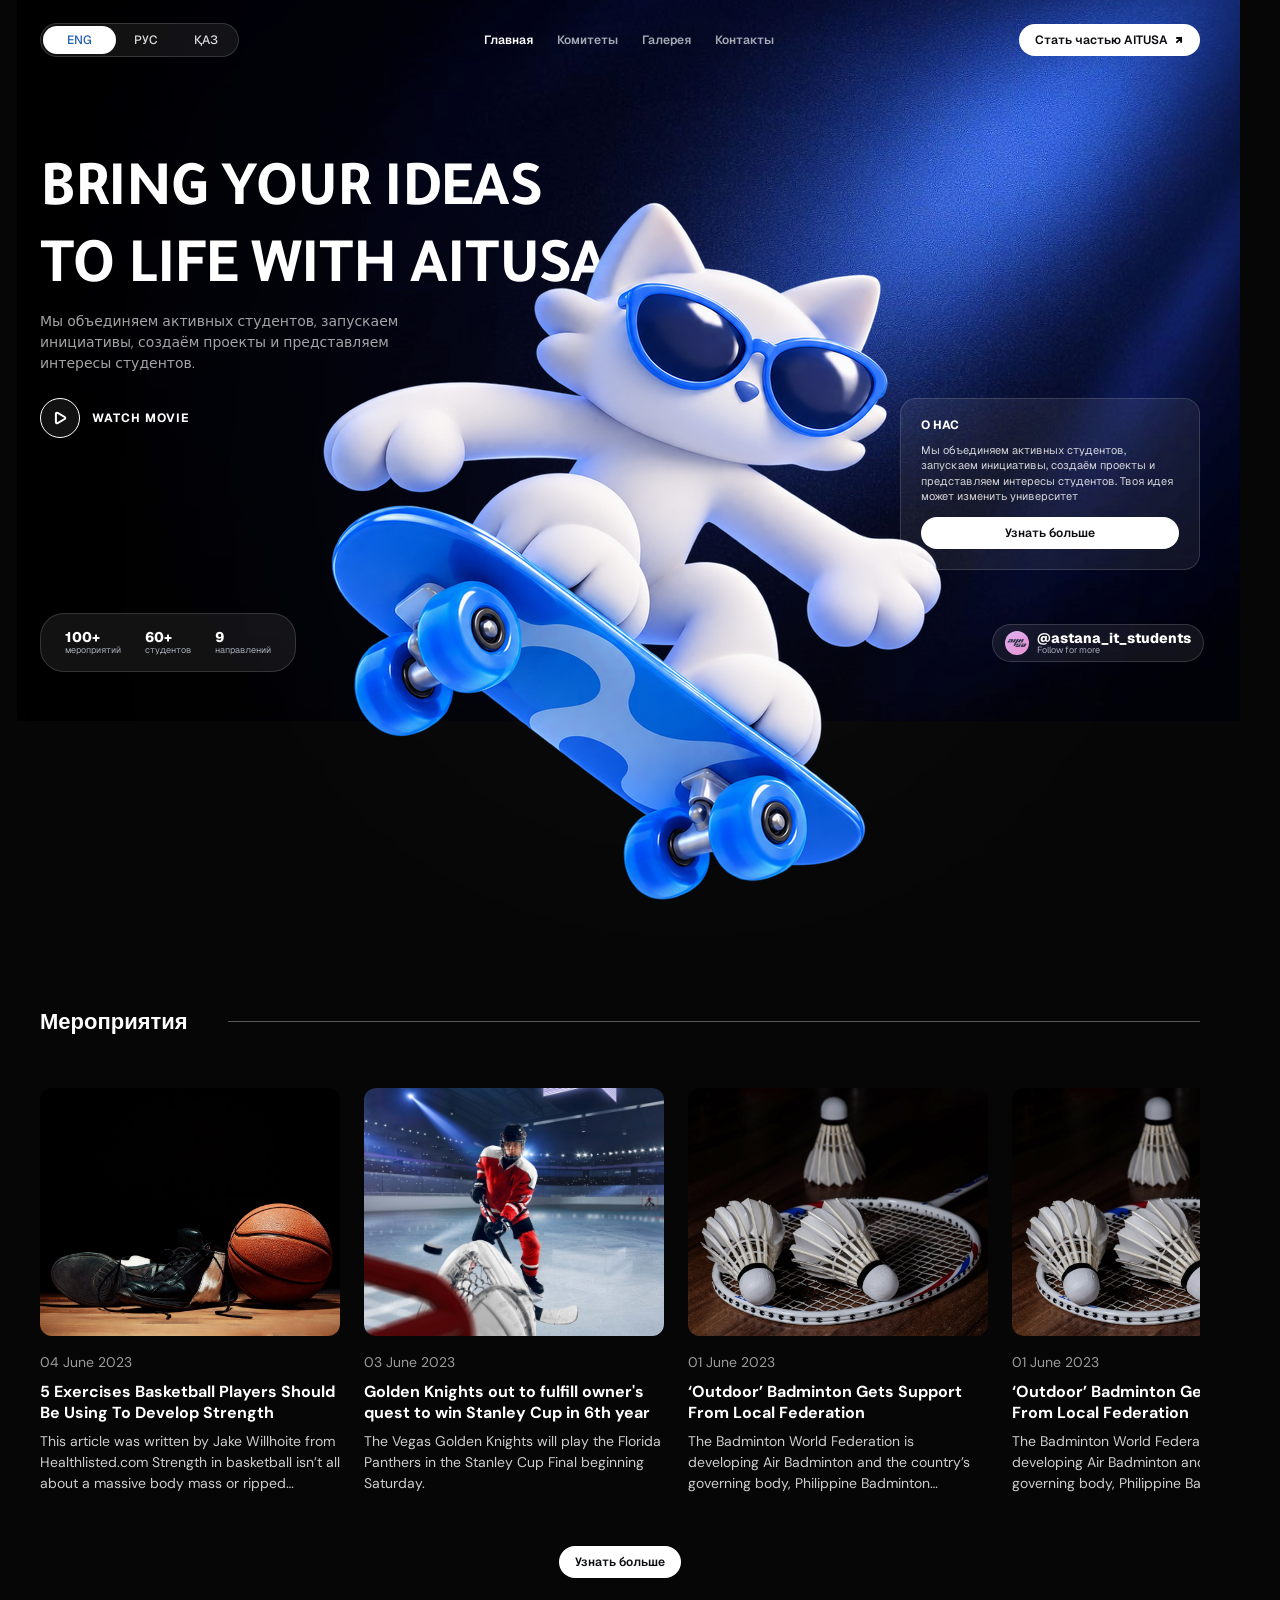
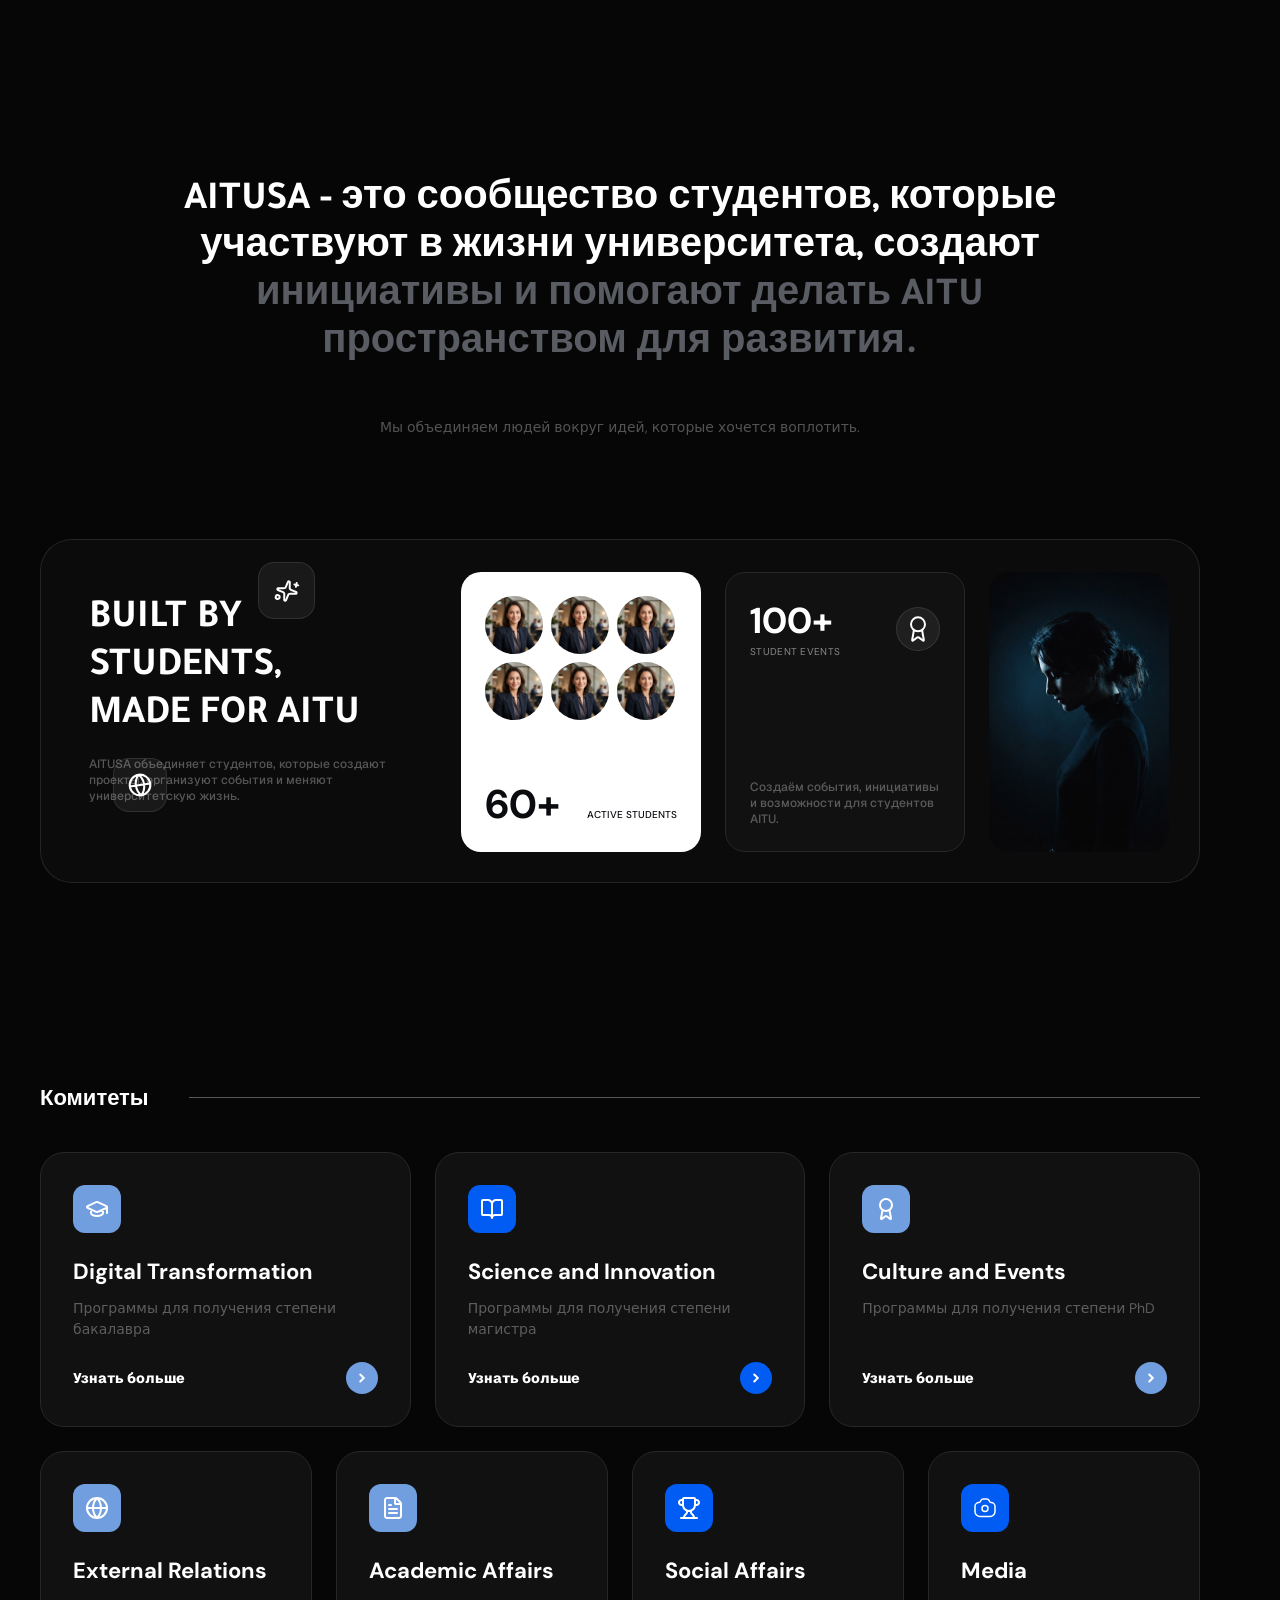
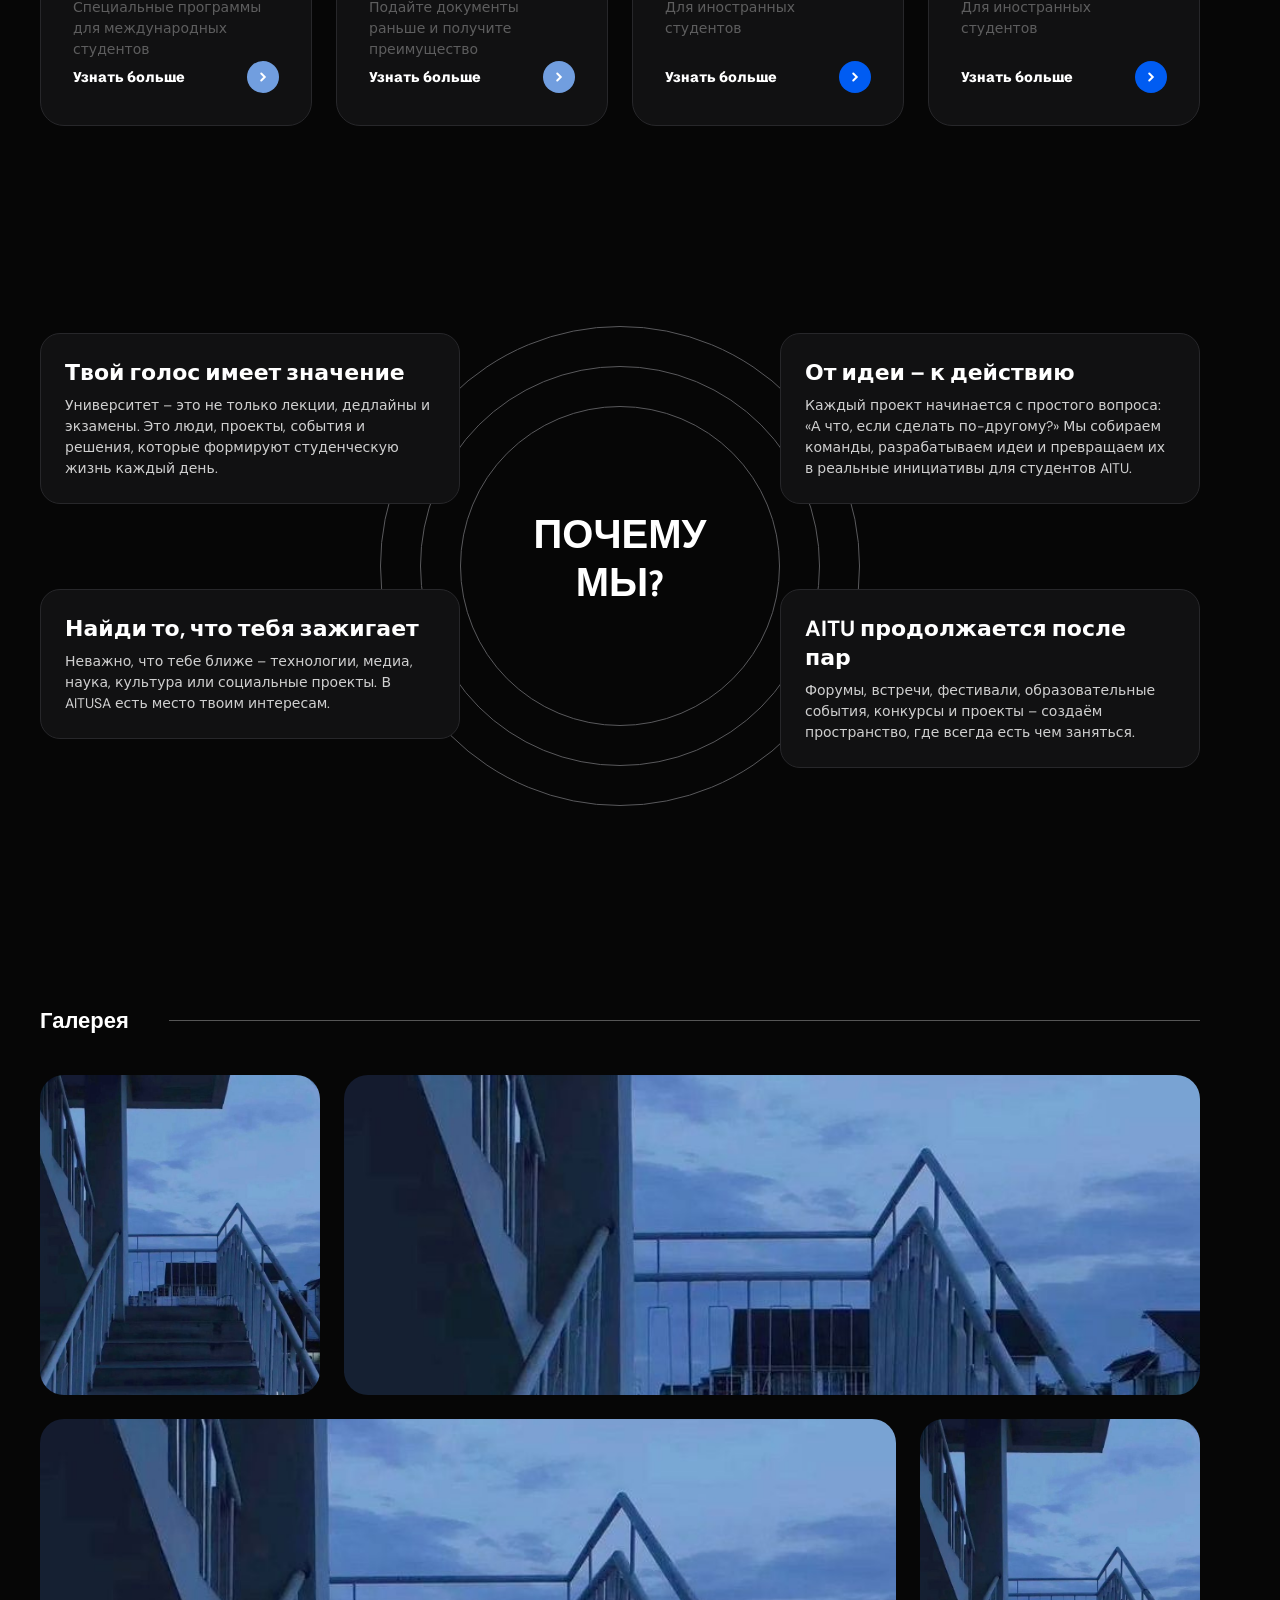
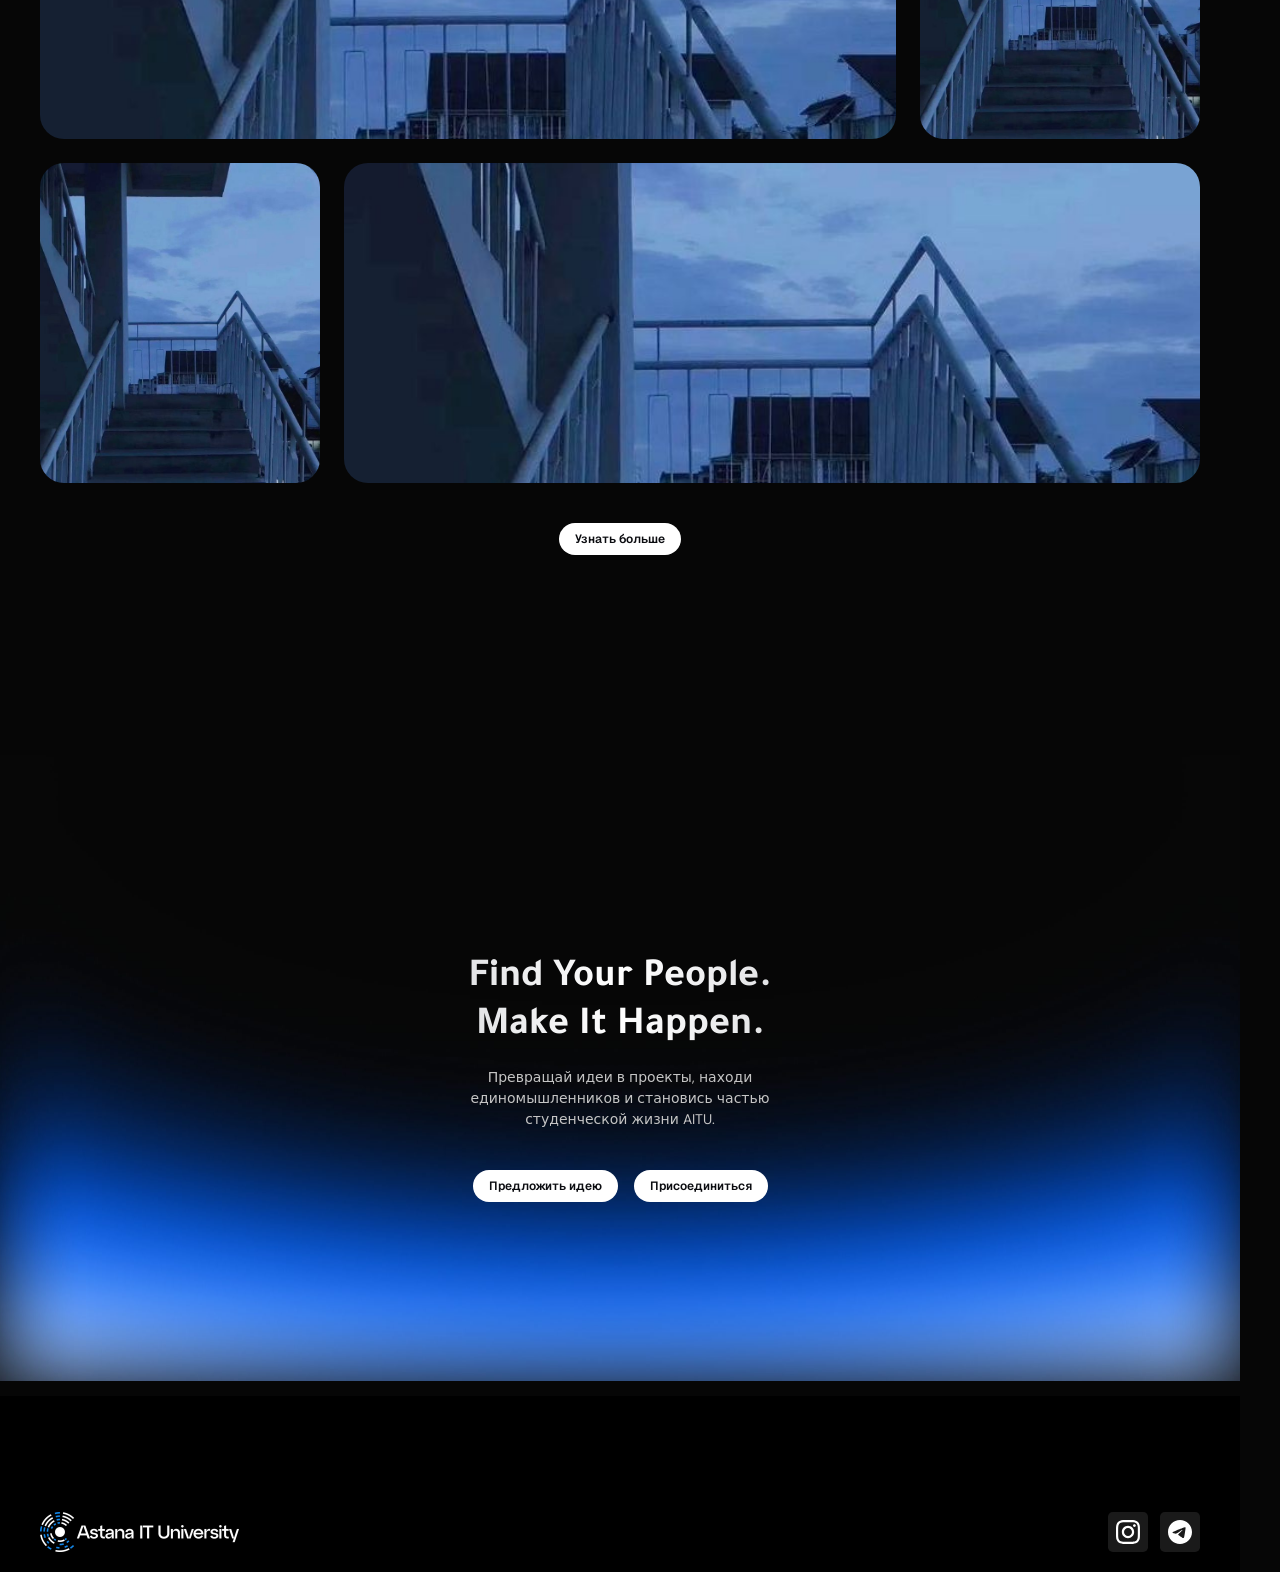
==== index.html @ 29616104 "Revert "Point Контакты nav link to Telegram" This reverts commit 77c4627c0dfffaf804b4581aea89e453491" ====
<!doctype html>
<html lang="ru">
<head>
<meta charset="utf-8">
<meta name="viewport" content="width=device-width, initial-scale=1">
<title>AITUSA — Bring your ideas to life</title>
<link rel="stylesheet" href="style.css?v=2">
</head>
<body>
<div class="page">

  <header class="nav">
    <nav class="lang glass"><a class="on" href="#">ENG</a><a href="#">РУС</a><a href="#">ҚАЗ</a></nav>
    <ul>
      <li class="active"><a href="index.html">Главная</a></li>
      <li><a href="#committees">Комитеты</a>
        <div class="dropdown">
          <a href="committee.html"><i class="ic"><img src="assets/icon-cap.svg" alt=""></i><div><b>Digital Transformation</b><span>Программы для получения степени бакалавра</span></div></a>
          <a href="committee.html"><i class="ic"><img src="assets/icon-book.svg" alt=""></i><div><b>Science and Innovation</b><span>Программы для получения степени бакалавра</span></div></a>
          <a href="committee.html"><i class="ic"><img src="assets/icon-award.svg" alt=""></i><div><b>Culture and Events</b><span>Программы для получения степени бакалавра</span></div></a>
          <a href="committee.html"><i class="ic"><img src="assets/icon-globe2.svg" alt=""></i><div><b>External Relations</b><span>Программы для получения степени бакалавра</span></div></a>
          <a href="committee.html"><i class="ic"><img src="assets/icon-file.svg" alt=""></i><div><b>Academic Affairs</b><span>Программы для получения степени бакалавра</span></div></a>
          <a href="committee.html"><i class="ic"><img src="assets/icon-trophy.svg" alt=""></i><div><b>Social Affairs</b><span>Программы для получения степени бакалавра</span></div></a>
          <a href="committee.html"><i class="ic"><img src="assets/icon-camera.svg" alt=""></i><div><b>Media</b><span>Программы для получения степени бакалавра</span></div></a>
        </div>
      </li>
      <li><a href="gallery.html">Галерея</a></li>
      <li><a href="#contacts">Контакты</a></li>
    </ul>
    <a class="pill" href="#">Стать частью AITUSA <img src="assets/arrow-up-right.svg" alt=""></a>
  </header>

  <section class="hero">
    <img class="bg" src="assets/hero-bg.jpg" alt="">
    <div class="pitch">
      <h1>Bring your ideas to life with aitusa</h1>
      <p>Мы объединяем активных студентов, запускаем инициативы, создаём проекты и представляем интересы студентов.</p>
      <a class="watch" href="#"><i><img src="assets/play.svg" alt=""></i>Watch movie</a>
    </div>
    <div class="glow"></div>
    <img class="cat" src="assets/cat.png" alt="">
    <div class="about glass">
      <h3>О нас</h3>
      <p>Мы объединяем активных студентов, запускаем инициативы, создаём проекты и представляем интересы студентов. Твоя идея может изменить университет</p>
      <a class="pill" href="#">Узнать больше</a>
    </div>
    <div class="stats glass">
      <div><b>100+</b><span>мероприятий</span></div>
      <div><b>60+</b><span>студентов</span></div>
      <div><b>9</b><span>направлений</span></div>
    </div>
    <a class="follow glass" href="https://instagram.com/astana_it_students" target="_blank" rel="noopener">
      <img src="assets/avatar-insta.png" alt="">
      <div><b>@astana_it_students</b><span>Follow for more</span></div>
    </a>
  </section>

  <section class="events" id="events">
    <div class="sec-head"><h2>Мероприятия</h2></div>
    <div class="row">
      <article class="event">
        <img src="assets/event-basketball.jpg" alt="">
        <time>04 June 2023</time>
        <h3>5 Exercises Basketball Players Should Be Using To Develop Strength</h3>
        <p>This article was written by Jake Willhoite from Healthlisted.com Strength in basketball isn’t all about a massive body mass or ripped muscles.</p>
      </article>
      <article class="event">
        <img src="assets/event-hockey.jpg" alt="">
        <time>03 June 2023</time>
        <h3>Golden Knights out to fulfill owner's quest to win Stanley Cup in 6th year</h3>
        <p>The Vegas Golden Knights will play the Florida Panthers in the Stanley Cup Final beginning Saturday.</p>
      </article>
      <article class="event">
        <img src="assets/event-badminton.jpg" alt="">
        <time>01 June 2023</time>
        <h3>‘Outdoor’ Badminton Gets Support From Local Federation</h3>
        <p>The Badminton World Federation is developing Air Badminton and the country’s governing body, Philippine Badminton Association.</p>
      </article>
      <article class="event">
        <img src="assets/event-badminton.jpg" alt="">
        <time>01 June 2023</time>
        <h3>‘Outdoor’ Badminton Gets Support From Local Federation</h3>
        <p>The Badminton World Federation is developing Air Badminton and the country’s governing body, Philippine Badminton Association.</p>
      </article>
    </div>
    <div class="center"><a class="pill" href="events.html">Узнать больше</a></div>
  </section>

  <section class="manifesto">
    <h2 class="display">AITUSA - это сообщество студентов, которые участвуют в жизни университета, создают <span>инициативы и помогают делать AITU пространством для развития.</span></h2>
    <p>Мы объединяем людей вокруг идей, которые хочется воплотить.</p>
  </section>

  <section class="bento">
    <div class="b-built">
      <h3 class="display">Built by<br>Students,<br>Made for AITU</h3>
      <p>AITUSA объединяет студентов, которые создают проекты, организуют события и меняют университетскую жизнь.</p>
      <i class="g1 glass"><img src="assets/sparkles.svg" alt=""></i>
      <i class="g2 glass"><img src="assets/globe-big.svg" alt=""></i>
    </div>
    <div class="b-team">
      <div class="avatars">
        <img src="assets/avatar.jpg" alt=""><img src="assets/avatar.jpg" alt=""><img src="assets/avatar.jpg" alt="">
        <img src="assets/avatar.jpg" alt=""><img src="assets/avatar.jpg" alt=""><img src="assets/avatar.jpg" alt="">
      </div>
      <div class="stat"><b>60+</b><span>ACTIVE STUDENTS</span></div>
    </div>
    <div class="b-events">
      <div class="top">
        <div><b>100+</b><small>STUDENT EVENTS</small></div>
        <i class="shield glass"><img src="assets/award-shield.svg" alt=""></i>
      </div>
      <p>Создаём события, инициативы и возможности для студентов AITU.</p>
    </div>
    <img class="b-portrait" src="assets/portrait.jpg" alt="">
  </section>

  <section class="committees" id="committees">
    <div class="sec-head"><h2>Комитеты</h2></div>
    <div class="grid">
      <div class="row">
        <div class="card"><i class="ic"><img src="assets/icon-cap.svg" alt=""></i><h3>Digital Transformation</h3><p>Программы для получения степени бакалавра</p><a href="committee.html">Узнать больше <i><img src="assets/icon-chevron.svg" alt=""></i></a></div>
        <div class="card bright"><i class="ic"><img src="assets/icon-book.svg" alt=""></i><h3>Science and Innovation</h3><p>Программы для получения степени магистра</p><a href="committee.html">Узнать больше <i><img src="assets/icon-chevron.svg" alt=""></i></a></div>
        <div class="card"><i class="ic"><img src="assets/icon-award.svg" alt=""></i><h3>Culture and Events</h3><p>Программы для получения степени PhD</p><a href="committee.html">Узнать больше <i><img src="assets/icon-chevron.svg" alt=""></i></a></div>
      </div>
      <div class="row">
        <div class="card"><i class="ic"><img src="assets/icon-globe2.svg" alt=""></i><h3>External Relations</h3><p>Специальные программы для международных студентов</p><a href="committee.html">Узнать больше <i><img src="assets/icon-chevron.svg" alt=""></i></a></div>
        <div class="card"><i class="ic"><img src="assets/icon-file.svg" alt=""></i><h3>Academic Affairs</h3><p>Подайте документы раньше и получите преимущество</p><a href="committee.html">Узнать больше <i><img src="assets/icon-chevron.svg" alt=""></i></a></div>
        <div class="card bright"><i class="ic"><img src="assets/icon-trophy.svg" alt=""></i><h3>Social Affairs</h3><p>Для иностранных студентов</p><a href="committee.html">Узнать больше <i><img src="assets/icon-chevron.svg" alt=""></i></a></div>
        <div class="card bright"><i class="ic"><img src="assets/icon-camera.svg" alt=""></i><h3>Media</h3><p>Для иностранных студентов</p><a href="committee.html">Узнать больше <i><img src="assets/icon-chevron.svg" alt=""></i></a></div>
      </div>
    </div>
  </section>

  <section class="why">
    <div class="ring" style="width:480px;height:480px"></div>
    <div class="ring" style="width:400px;height:400px"></div>
    <div class="ring" style="width:320px;height:320px"></div>
    <h2 class="display">ПОЧЕМУ<br>МЫ?</h2>
    <div class="q" style="left:0;top:7px"><h3>Твой голос имеет значение</h3><p>Университет – это не только лекции, дедлайны и экзамены. Это люди, проекты, события и решения, которые формируют студенческую жизнь каждый день.</p></div>
    <div class="q" style="left:0;top:263px"><h3>Найди то, что тебя зажигает</h3><p>Неважно, что тебе ближе – технологии, медиа, наука, культура или социальные проекты. В AITUSA есть место твоим интересам.</p></div>
    <div class="q" style="right:0;top:7px"><h3>От идеи – к действию</h3><p>Каждый проект начинается с простого вопроса: «А что, если сделать по-другому?» Мы собираем команды, разрабатываем идеи и превращаем их в реальные инициативы для студентов AITU.</p></div>
    <div class="q" style="right:0;top:263px"><h3>AITU продолжается после пар</h3><p>Форумы, встречи, фестивали, образовательные события, конкурсы и проекты – создаём пространство, где всегда есть чем заняться.</p></div>
  </section>

  <section class="gallery" id="gallery">
    <div class="sec-head"><h2>Галерея</h2></div>
    <div class="g-grid">
      <div class="row"><img class="n" src="assets/gallery.jpg" alt=""><img class="w" src="assets/gallery.jpg" alt=""></div>
      <div class="row"><img class="w" src="assets/gallery.jpg" alt=""><img class="n" src="assets/gallery.jpg" alt=""></div>
      <div class="row"><img class="n" src="assets/gallery.jpg" alt=""><img class="w" src="assets/gallery.jpg" alt=""></div>
    </div>
    <div class="center"><a class="pill" href="gallery.html">Узнать больше</a></div>
  </section>

  <footer class="footer" id="contacts">
    <div class="cta">
      <h2 class="display">Find Your People.<br>Make It Happen.</h2>
      <p>Превращай идеи в проекты, находи единомышленников и становись частью студенческой жизни AITU.</p>
      <div class="center"><a class="pill" href="#">Предложить идею</a><a class="pill" href="#">Присоединиться</a></div>
    </div>
    <div class="bottom">
      <img class="logo" src="assets/aitu-logo.png" alt="Astana IT University">
      <div class="soc">
        <a href="#"><img src="assets/icon-instagram.svg" alt="Instagram"></a>
        <a href="#"><img src="assets/icon-telegram.svg" alt="Telegram"></a>
      </div>
    </div>
  </footer>

</div>
</body>
</html>
---- style.css ----
@import url('https://fonts.googleapis.com/css2?family=Geist:wght@400;500;600;700;800&family=DM+Sans:opsz,wght@9..40,400;9..40,500;9..40,600;9..40,700&family=Tajawal:wght@700&display=swap');

:root {
  --bg: #060606;
  --card: #111112;
  --line: #27272a;
  --glass: rgba(255, 255, 255, .07);
  --glass-line: rgba(255, 255, 255, .15);
  --muted: #a5aab5;
  --blue: #005cf2;
  --blue-soft: #719edf;
  --ink: #0b0c10;
  --field: #171717;
  --field-line: #3a3a3a;
}

* { box-sizing: border-box; margin: 0; padding: 0; }
html { background: var(--bg); overflow-x: hidden; scrollbar-width: none; } /* 100vw включает скроллбар — прячем, чтобы не было полосы справа */
html::-webkit-scrollbar { display: none; }
body { font-family: 'DM Sans', system-ui, sans-serif; color: #fff; background: var(--bg); -webkit-font-smoothing: antialiased; }
a { color: inherit; text-decoration: none; }
img { display: block; }
ul { list-style: none; }
[hidden] { display: none !important; }
h1, h2, h3 { font-weight: 700; }

/* ponytail: 1240 макет масштабируется на всю ширину экрана, без настоящего адаптива */
.page { width: 1240px; position: relative; overflow: hidden; zoom: calc(100vw / 1240px); }

/* ---------- pills / buttons ---------- */
.pill { display: inline-flex; align-items: center; justify-content: center; gap: 6px; height: 32px; padding: 0 16px; border-radius: 100px; background: #fff; color: var(--ink); font: 600 12px/1 Geist, sans-serif; white-space: nowrap; }
.pill img { width: 10px; height: 10px; }
.glass { background: var(--glass); border: 1px solid var(--glass-line); }
.center { display: flex; justify-content: center; }
.display { font: 700 40px/48px Tajawal, sans-serif; }

/* ---------- navbar ---------- */
.nav { position: absolute; top: 0; left: 0; right: 0; height: 80px; display: flex; align-items: center; justify-content: space-between; padding: 24px 40px; z-index: 5; }
.lang { display: flex; padding: 2px; border-radius: 32px; font: 500 12px/16px Geist, sans-serif; color: rgba(255, 255, 255, .85); }
.lang a { padding: 6px 18px; border-radius: 24px; }
.lang a.on { padding: 6px 24px; background: #fff; color: #245fb4; }
.nav ul { display: flex; gap: 24px; font: 600 12px/1 Geist, sans-serif; color: var(--muted); position: relative; }
.nav li.active { color: #fff; }
.nav li { position: relative; padding: 10px 0; }

/* committees dropdown (55:669) */
.dropdown { display: none; position: absolute; top: 28px; left: 0; width: 360px; padding: 14px; border-radius: 12px; background: #15161a; border: 1px solid var(--glass-line); box-shadow: 0 20px 60px rgba(0, 0, 0, .6); }
.nav li:hover .dropdown { display: block; }
.dropdown a { display: flex; gap: 12px; align-items: flex-start; padding: 12px 10px; border-radius: 8px; }
.dropdown a:hover { background: var(--glass); }
.dropdown .ic { flex: none; width: 28px; height: 28px; border-radius: 6px; background: var(--blue-soft); display: grid; place-items: center; }
.dropdown .ic img { width: 16px; height: 16px; }
.dropdown b { display: block; font: 700 12px/1.2 Geist, sans-serif; color: #fff; }
.dropdown span { display: block; margin-top: 4px; font: 400 10px/1.3 Geist, sans-serif; color: var(--muted); }

/* ---------- hero ---------- */
.hero { position: relative; height: 1007px; overflow: hidden; }
.hero .bg { left: 17px; top: -42px; width: 1362px; height: 763px; }
.hero .glow { left: 468px; top: 272px; width: 445px; height: 410px; border-radius: 50%; background: rgba(255, 255, 255, .08); filter: blur(200px); }
.hero .cat { left: 228px; top: 144px; width: 780px; height: 780px; }
.hero > * { position: absolute; }
.pitch { left: 40px; top: 157px; width: 712px; }
.pitch h1 { font: 700 64px/1.2 Tajawal, sans-serif; letter-spacing: -1px; text-transform: uppercase; width: 587px; }
.pitch p { width: 385px; font-size: 14px; line-height: 1.5; color: rgba(255, 255, 255, .64); }
.watch { display: flex; align-items: center; gap: 12px; margin-top: 24px; font: 700 12px/1 Geist, sans-serif; letter-spacing: 1px; text-transform: uppercase; }
.watch i { width: 40px; height: 40px; border-radius: 50%; border: 1.5px solid #fff; background: var(--glass); display: grid; place-items: center; }
.watch i img { width: 14px; height: 14px; }

.about { left: 900px; top: 398px; width: 300px; padding: 20px; border-radius: 16px; display: flex; flex-direction: column; gap: 12px; }
.about h3 { font: 700 12px/1 Geist, sans-serif; text-transform: uppercase; }
.about p { font: 400 11px/1.4 Geist, sans-serif; color: rgba(255, 255, 255, .8); }
.about .pill { width: 100%; }

.stats { left: 40px; top: 613px; display: flex; gap: 24px; padding: 16px 24px; border-radius: 24px; }
.stats b { display: block; font: 800 14px/1 Geist, sans-serif; }
.stats span { display: block; margin-top: 2px; font: 400 9px/1 Geist, sans-serif; color: var(--muted); }

.follow { left: 992px; top: 624px; display: flex; align-items: center; gap: 8px; padding: 6px 12px; border-radius: 100px; }
.follow img { width: 24px; height: 24px; border-radius: 50%; }
.follow b { display: block; font: 800 14px/1 Geist, sans-serif; }
.follow span { display: block; margin-top: 1px; font: 400 9px/1 Geist, sans-serif; color: var(--muted); }

/* ---------- generic section header ---------- */
.sec-head { display: flex; align-items: center; gap: 40px; height: 29px; }
.sec-head h2 { font: 600 22px/29px 'DM Sans', sans-serif; white-space: nowrap; }
.sec-head:after { content: ''; flex: 1; height: 1px; background: rgba(255, 255, 255, .32); }

/* ---------- events (landing) ---------- */
.events { padding: 0 40px; height: 571px; position: relative; }
.events .row { display: flex; gap: 24px; margin-top: 52px; overflow: hidden; }
.event { flex: none; width: 300px; }
.event img { width: 300px; height: 248px; object-fit: cover; border-radius: 12px; }
.event time { display: block; margin-top: 16px; font-size: 14px; line-height: 1.5; color: rgba(255, 255, 255, .6); }
.event h3 { margin-top: 8px; font-size: 16px; line-height: 21px; height: 42px; overflow: hidden; }
.event p { margin-top: 8px; font-size: 14px; line-height: 21px; color: rgba(255, 255, 255, .8); display: -webkit-box; -webkit-line-clamp: 3; -webkit-box-orient: vertical; overflow: hidden; }
.events > .center { position: absolute; left: 0; right: 0; top: 539px; }

/* ---------- manifesto + bento ---------- */
.manifesto { margin-top: 200px; height: 361px; text-align: center; }
.manifesto h2 { width: 920px; margin: 0 auto; height: 192px; }
.manifesto h2 span { color: #5a5c63; }
.manifesto p { margin-top: 48px; font-size: 14px; color: rgba(255, 255, 255, .31); }

.bento { margin: 0 40px; height: 344px; padding: 32px; border-radius: 32px; background: #0b0b0c; border: 1px solid rgba(255, 255, 255, .1); display: flex; gap: 24px; }
.bento > * { height: 280px; border-radius: 20px; flex: none; }
.bento p { font: 500 12px/16px Geist, sans-serif; color: rgba(255, 255, 255, .31); }
.b-built { width: 364px; padding: 24px 16px; position: relative; }
.b-built h3 { width: 332px; text-transform: uppercase; }
.b-built p { margin-top: 16px; width: 332px; }
.b-built .g1, .b-built .g2, .shield { position: absolute; display: grid; place-items: center; border-radius: 16px; background: rgba(255, 255, 255, .06); border: 1px solid rgba(255, 255, 255, .1); }
.b-built .g1 { left: 185px; top: -10px; width: 57px; height: 57px; }
.b-built .g2 { left: 40px; top: 186px; width: 54px; height: 54px; }
.b-built img { width: 28px; height: 28px; }
.b-team { width: 240px; background: #fff; color: var(--ink); padding: 24px; }
.avatars { display: grid; grid-template-columns: repeat(3, 58px); gap: 8px; }
.avatars img { width: 58px; height: 58px; border-radius: 50%; object-fit: cover; }
.b-team .stat { display: flex; align-items: baseline; justify-content: space-between; margin-top: 60px; }
.b-team b { font: 700 40px/48px 'DM Sans', sans-serif; }
.b-team span { font: 500 10px/1 'DM Sans', sans-serif; }
.b-events { width: 240px; background: var(--card); border: 1px solid var(--line); padding: 24px; display: flex; flex-direction: column; position: relative; }
.b-events .top { display: flex; justify-content: space-between; align-items: flex-start; }
.b-events b { font: 700 36px/48px 'DM Sans', sans-serif; }
.b-events small { display: block; font-size: 10px; color: rgba(255, 255, 255, .5); letter-spacing: .3px; }
.shield { right: 24px; top: 34px; width: 44px; height: 44px; border-radius: 50%; }
.shield img { width: 28px; height: 28px; }
.b-events p { margin-top: auto; }
.b-portrait { width: 180px; object-fit: cover; }

/* ---------- committees ---------- */
.committees { margin-top: 200px; padding: 0 40px; }
.grid { margin-top: 40px; display: flex; flex-direction: column; gap: 24px; }
.grid .row { display: flex; gap: 24px; }
.card { flex: 1; height: 275px; padding: 32px; border-radius: 24px; background: var(--card); border: 1px solid var(--line); display: flex; flex-direction: column; }
.card .ic { width: 48px; height: 48px; border-radius: 12px; background: var(--blue-soft); display: grid; place-items: center; }
.card .ic img { width: 24px; height: 24px; }
.card h3 { margin-top: 24px; font-size: 22px; line-height: 29px; }
.card p { margin-top: 12px; font-size: 14px; line-height: 21px; color: rgba(255, 255, 255, .32); }
.card a { margin-top: auto; display: flex; justify-content: space-between; align-items: center; font: 800 14px/18px Geist, sans-serif; }
.card a i { width: 32px; height: 32px; border-radius: 50%; background: var(--blue-soft); display: grid; place-items: center; }
.card a i img { width: 14px; height: 14px; }
.card.bright .ic, .card.bright a i { background: var(--blue); }

/* ---------- why us ---------- */
.why { position: relative; margin: 200px 40px 0; height: 480px; }
.why .ring { position: absolute; left: 50%; top: 50%; translate: -50% -50%; border-radius: 50%; border: 1px solid #59595c; }
.why h2 { position: absolute; left: 50%; top: 50%; translate: -50% -50%; width: 300px; text-align: center; }
.why .q { position: absolute; width: 420px; padding: 24px; border-radius: 20px; background: var(--card); border: 1px solid var(--line); }
.why .q h3 { font-size: 22px; line-height: 29px; }
.why .q p { margin-top: 8px; font-size: 14px; line-height: 21px; color: rgba(255, 255, 255, .8); }

/* ---------- gallery (landing) ---------- */
.gallery { margin-top: 200px; padding: 0 40px; }
.g-grid { margin-top: 40px; display: flex; flex-direction: column; gap: 24px; }
.g-grid .row { display: flex; gap: 24px; }
.g-grid img { height: 320px; border-radius: 24px; object-fit: cover; }
.g-grid .n { width: 280px; }
.g-grid .w { width: 856px; }
.gallery .center { margin-top: 40px; }

/* ---------- footer ---------- */
.footer { margin-top: 200px; }
.cta { position: relative; height: 626px; padding-top: 200px; text-align: center; overflow: hidden; z-index: 0; }
.cta::before { content: ''; position: absolute; left: -90px; top: -90px; width: 1420px; height: 806px; background: url(assets/footer-glow.jpg) 0 0 / 100% 100%; z-index: -1; } /* рендер Gradient+Blur, blur 90 = отступ */
.cta h2 { background: linear-gradient(90deg, #8a8d96, #fff 50%, #8a8d96); -webkit-background-clip: text; background-clip: text; color: transparent; }
.cta p { margin: 16px auto 0; width: 404px; font-size: 14px; line-height: 21px; color: #c5c5c5; }
.cta .center { margin-top: 40px; gap: 16px; }
.bottom { margin-top: 15px; height: 176px; padding: 96px 40px 0; display: flex; justify-content: space-between; align-items: center; background: #000; }
.bottom .logo { width: 199px; height: 40px; }
.bottom .soc { display: flex; gap: 12px; }
.bottom .soc a { width: 40px; height: 40px; border-radius: 4.8px; background: #1a1a1a; display: grid; place-items: center; }
.bottom .soc img { width: 24px; height: 24px; }

/* ---------- inner pages: shared ---------- */
.inner { padding: 120px 40px 0; }
.inner .footer { margin: 60px -40px 0; }

/* ---------- committee page (51:120) ---------- */
.committee { display: flex; gap: 32px; }
.sidebar { flex: none; width: 280px; align-self: flex-start; border-radius: 12px; overflow: hidden; border: 1px solid var(--line); background: var(--card); }
.sidebar a { display: block; padding: 14px 20px; font: 700 14px/21px 'DM Sans', sans-serif; color: rgba(255, 255, 255, .5); border-top: 1px solid var(--line); }
.sidebar a:first-child { border: 0; background: var(--blue-soft); font: 500 12px/16px Geist, sans-serif; color: #fff; }
.sidebar a.on { color: #fff; }
.sidebar a:hover { color: #fff; }
.committee .body { flex: 1; min-width: 0; display: flex; flex-direction: column; gap: 52px; }
.committee .about-row { display: flex; gap: 24px; margin-top: 24px; }
.committee .about-row > img { width: 387px; height: 280px; object-fit: cover; border-radius: 20px; }
.committee .about-card { flex: 1; height: 280px; padding: 24px; border-radius: 20px; background: var(--card); border: 1px solid var(--line); display: flex; flex-direction: column; gap: 0; }
.committee .about-card p { font: 500 12px/16px Geist, sans-serif; height: 71px; }
.committee .about-card img { width: 100%; height: 161px; object-fit: cover; border-radius: 20px; }
.committee .text { margin-top: 24px; display: flex; flex-direction: column; gap: 4px; }
.committee .text h3 { font-size: 14px; line-height: 21px; font-weight: 400; }
.committee .text p { font: 500 12px/16px Geist, sans-serif; color: rgba(255, 255, 255, .5); }
.committee .strip { display: flex; gap: 24px; overflow: hidden; }
.committee .strip img { flex: none; width: 300px; height: 248px; object-fit: cover; border-radius: 12px; }

/* ---------- gallery page (75:277) ---------- */
.g-head { width: 640px; display: flex; flex-direction: column; gap: 32px; }
.badge { display: inline-flex; align-items: center; gap: 6px; align-self: flex-start; height: 32px; padding: 0 16px; border-radius: 100px; font: 500 12px/16px Geist, sans-serif; }
.badge img { width: 14px; height: 14px; }
.g-head p { margin-top: 4px; font-size: 16px; line-height: 24px; color: rgba(255, 255, 255, .64); }

.filters { margin-top: 32px; display: flex; gap: 12px; align-items: flex-start; }
.chip { display: inline-flex; align-items: center; gap: 8px; height: 45px; padding: 0 16px; border-radius: 100px; background: var(--field); border: 1px solid var(--field-line); font-size: 14px; line-height: 21px; white-space: nowrap; cursor: pointer; list-style: none; }
.chip::-webkit-details-marker { display: none; }
.chip img { width: 16px; height: 16px; }
.chip img.chev { width: 12px; height: 12px; }
.chip.on { padding: 0 28px; background: #2f80ed; border-color: transparent; }
.chip.reset { margin-left: auto; padding: 0 20px; }
.chip.reset img { width: 14px; height: 14px; }
.filter { position: relative; }
.filter[open] .chip { border-color: #fff; }
.filter[open] .chev { rotate: 180deg; }
.fcard { position: absolute; z-index: 10; top: 53px; left: 0; width: 290px; border-radius: 16px; background: var(--field); border: 1px solid var(--field-line); box-shadow: 0 30px 80px rgba(0, 0, 0, .7); }
.fcard header { display: flex; align-items: center; gap: 10px; padding: 16px 16px 12px; border-bottom: 1px solid var(--field-line); font: 600 14px/18px 'DM Sans', sans-serif; }
.fcard header img { width: 18px; height: 18px; }
.fcard header .x { margin-left: auto; width: 16px; height: 16px; cursor: pointer; }
.fcard ul { padding: 12px 16px 16px; }
.fcard label { display: flex; align-items: center; gap: 12px; padding: 8px 0; font-size: 13px; line-height: 17px; white-space: nowrap; cursor: pointer; }
.fcard label.all { font-weight: 500; }
.fcard input { appearance: none; flex: none; width: 18px; height: 18px; margin: 0; border-radius: 4px; border: 1px solid rgba(255, 255, 255, .5); cursor: pointer; }
.fcard input:checked { border: 0; background: #3b82f6 url(assets/ic-check.svg) center / 10px no-repeat; }
.fcard label img { width: 28px; height: 28px; }
.fcard small { margin-left: auto; font: 400 11px/14px Geist, sans-serif; }

.projects { margin-top: 48px; display: grid; grid-template-columns: repeat(3, 370px); gap: 24px; }
.proj { position: relative; height: 485px; padding: 24px; border-radius: 16px; overflow: hidden; display: flex; flex-direction: column; isolation: isolate; }
.proj > img { position: absolute; inset: 0; z-index: -1; width: 100%; height: 100%; object-fit: cover; filter: brightness(.5); }
.proj .top { display: flex; justify-content: space-between; align-items: center; font: 500 12px/16px Geist, sans-serif; }
.proj .tag { height: 28px; padding: 0 16px; border-radius: 100px; display: inline-flex; align-items: center; }
.proj .tag.academic { background: #4d8bfa; }
.proj .tag.it { background: #a88bfa; }
.proj .tag.culture { background: #47d1a0; }
.proj time { display: flex; align-items: center; gap: 4px; }
.proj time img { width: 14px; height: 14px; }
.proj h3 { margin-top: auto; font-size: 22px; line-height: 29px; }
.proj p { margin-top: 8px; font-size: 14px; line-height: 21px; }
.proj .people { margin-top: 16px; display: flex; align-items: center; gap: 8px; font: 500 12px/16px Geist, sans-serif; }
.proj .people span { display: flex; }
.proj .people img { width: 24px; height: 24px; border-radius: 50%; border: 1px solid #fff; }
.proj .people img + img { margin-left: -8px; }

.empty { height: 280px; border-radius: 24px; background: rgba(21, 21, 22, .64); display: flex; flex-direction: column; justify-content: center; align-items: center; gap: 8px; text-align: center; }
.empty b { font-size: 22px; line-height: 29px; }
.empty span { font-size: 14px; line-height: 21px; color: rgba(255, 255, 255, .64); }

/* ---------- events page (83:1128) ---------- */
.ev-section .cards { margin-top: 24px; display: grid; grid-template-columns: repeat(3, 371px); gap: 24px; }
.ev-section.band { margin: 64px -40px; padding: 64px 40px; background: rgba(21, 21, 22, .64); }
.ev { height: 520px; border-radius: 32px; overflow: hidden; background: var(--card); border: 1px solid var(--line); }
.ev .img { position: relative; height: 240px; }
.ev .img img { width: 100%; height: 100%; object-fit: cover; }
.ev .img span { position: absolute; left: 20px; top: 20px; height: 27px; padding: 0 14px; border-radius: 100px; background: rgba(17, 17, 18, .24); backdrop-filter: blur(8px); font: 400 11px/27px Geist, sans-serif; }
.ev .info { padding: 24px 24px 28px; display: flex; flex-direction: column; gap: 16px; }
.ev .meta { display: flex; flex-direction: column; gap: 8px; }
.ev .meta div { display: flex; align-items: center; gap: 8px; font: 500 12px/16px Geist, sans-serif; color: rgba(255, 255, 255, .64); }
.ev .meta img { width: 16px; height: 16px; }
.ev h3 { font-size: 22px; line-height: 29px; }
.ev p { font-size: 14px; line-height: 21px; color: rgba(255, 255, 255, .64); }

/* ======================= mobile (< 900px) ======================= */
@media (max-width: 900px) {
  .page { width: 100%; zoom: 1; padding: 0 16px; }

  /* nav: switcher + cta сверху, ссылки строкой ниже */
  .nav { position: relative; height: auto; flex-wrap: wrap; padding: 16px 0; gap: 12px; }
  .nav ul { order: 3; width: 100%; justify-content: center; gap: 20px; }
  .nav li { padding: 6px 0; }
  .dropdown { display: none !important; }

  /* hero: всё в колонку */
  .hero { height: auto; display: flex; flex-direction: column; gap: 20px; padding-bottom: 8px; overflow: visible; isolation: isolate; }
  .hero > * { position: static; }
  .hero .bg { position: absolute; left: -16px; top: -80px; width: 100vw; height: 720px; object-fit: cover; object-position: 50% 0; z-index: -1; opacity: .7; }
  .hero .glow { display: none; }
  .pitch { width: 100%; padding-top: 16px; }
  .pitch h1 { width: 100%; font-size: 40px; }
  .pitch p { width: 100%; }
  .hero .cat { width: 100%; height: auto; align-self: center; max-width: 480px; margin: -24px 0 -8px; }
  .about { width: 100%; }
  .stats { justify-content: space-between; }
  .follow { align-self: flex-start; }

  /* events: горизонтальная лента */
  .events { padding: 0; height: auto; }
  .events .row { margin-top: 32px; overflow-x: auto; scroll-snap-type: x mandatory; padding-bottom: 8px; scrollbar-width: none; }
  .events .row::-webkit-scrollbar { display: none; }
  .event { width: 260px; scroll-snap-align: start; }
  .event img { width: 260px; height: 200px; }
  .events > .center { position: static; margin-top: 24px; }

  /* manifesto + bento */
  .manifesto { margin-top: 96px; height: auto; }
  .manifesto h2 { width: 100%; height: auto; font-size: 24px; line-height: 32px; }
  .manifesto p { margin-top: 24px; }
  .bento { margin: 40px 0 0; height: auto; padding: 16px; flex-direction: column; gap: 16px; }
  .bento > * { width: 100%; height: auto; }
  .b-built { min-height: 280px; }
  .b-built h3 { font-size: 32px; line-height: 40px; }
  .b-built h3, .b-built p { width: auto; max-width: 332px; }
  .b-team { height: 280px; }
  .b-events { height: 240px; }
  .b-portrait { height: 280px; }

  /* committees */
  .committees { margin-top: 96px; padding: 0; }
  .grid .row { flex-direction: column; }
  .card { height: auto; min-height: 220px; padding: 24px; }

  /* why us */
  .why { margin: 96px 0 0; height: auto; display: flex; flex-direction: column; gap: 16px; }
  .why .ring { display: none; }
  .why h2, .why .q { position: static !important; translate: none; width: 100%; }
  .why h2 { order: -1; margin-bottom: 8px; }

  /* gallery */
  .gallery { margin-top: 96px; padding: 0; }
  .g-grid { margin-top: 24px; gap: 16px; }
  .g-grid .row { flex-direction: column; gap: 16px; }
  .g-grid img, .g-grid .n, .g-grid .w { width: 100%; height: 220px; }
  .gallery .center { margin-top: 24px; }

  /* footer */
  .footer { margin: 96px -16px 0; }
  .cta { height: auto; padding: 120px 16px 80px; }
  .cta::before { left: 0; top: -60px; width: 100%; height: calc(100% + 120px); }
  .cta h2 { font-size: 28px; line-height: 36px; }
  .cta h2 br { display: none; }
  .cta p { width: 100%; }
  .cta .center { flex-wrap: wrap; }
  .bottom { height: auto; padding: 40px 16px; }
  .bottom .logo { width: 150px; height: 30px; }

  /* inner pages */
  .inner { padding: 24px 0 0; }
  .inner .footer { margin: 60px -16px 0; }
  .committee { flex-direction: column; }
  .sidebar { width: 100%; }
  .committee .about-row { flex-direction: column; }
  .committee .about-row > img { width: 100%; }
  .committee .strip { overflow-x: auto; }
  .g-head { width: 100%; }
  .g-head h1 { font-size: 32px; line-height: 40px; }
  .filters { flex-wrap: wrap; }
  .chip.reset { margin-left: 0; }
  .projects, .ev-section .cards { grid-template-columns: 1fr; }
  .ev-section.band { margin: 48px -16px; padding: 48px 16px; }
}
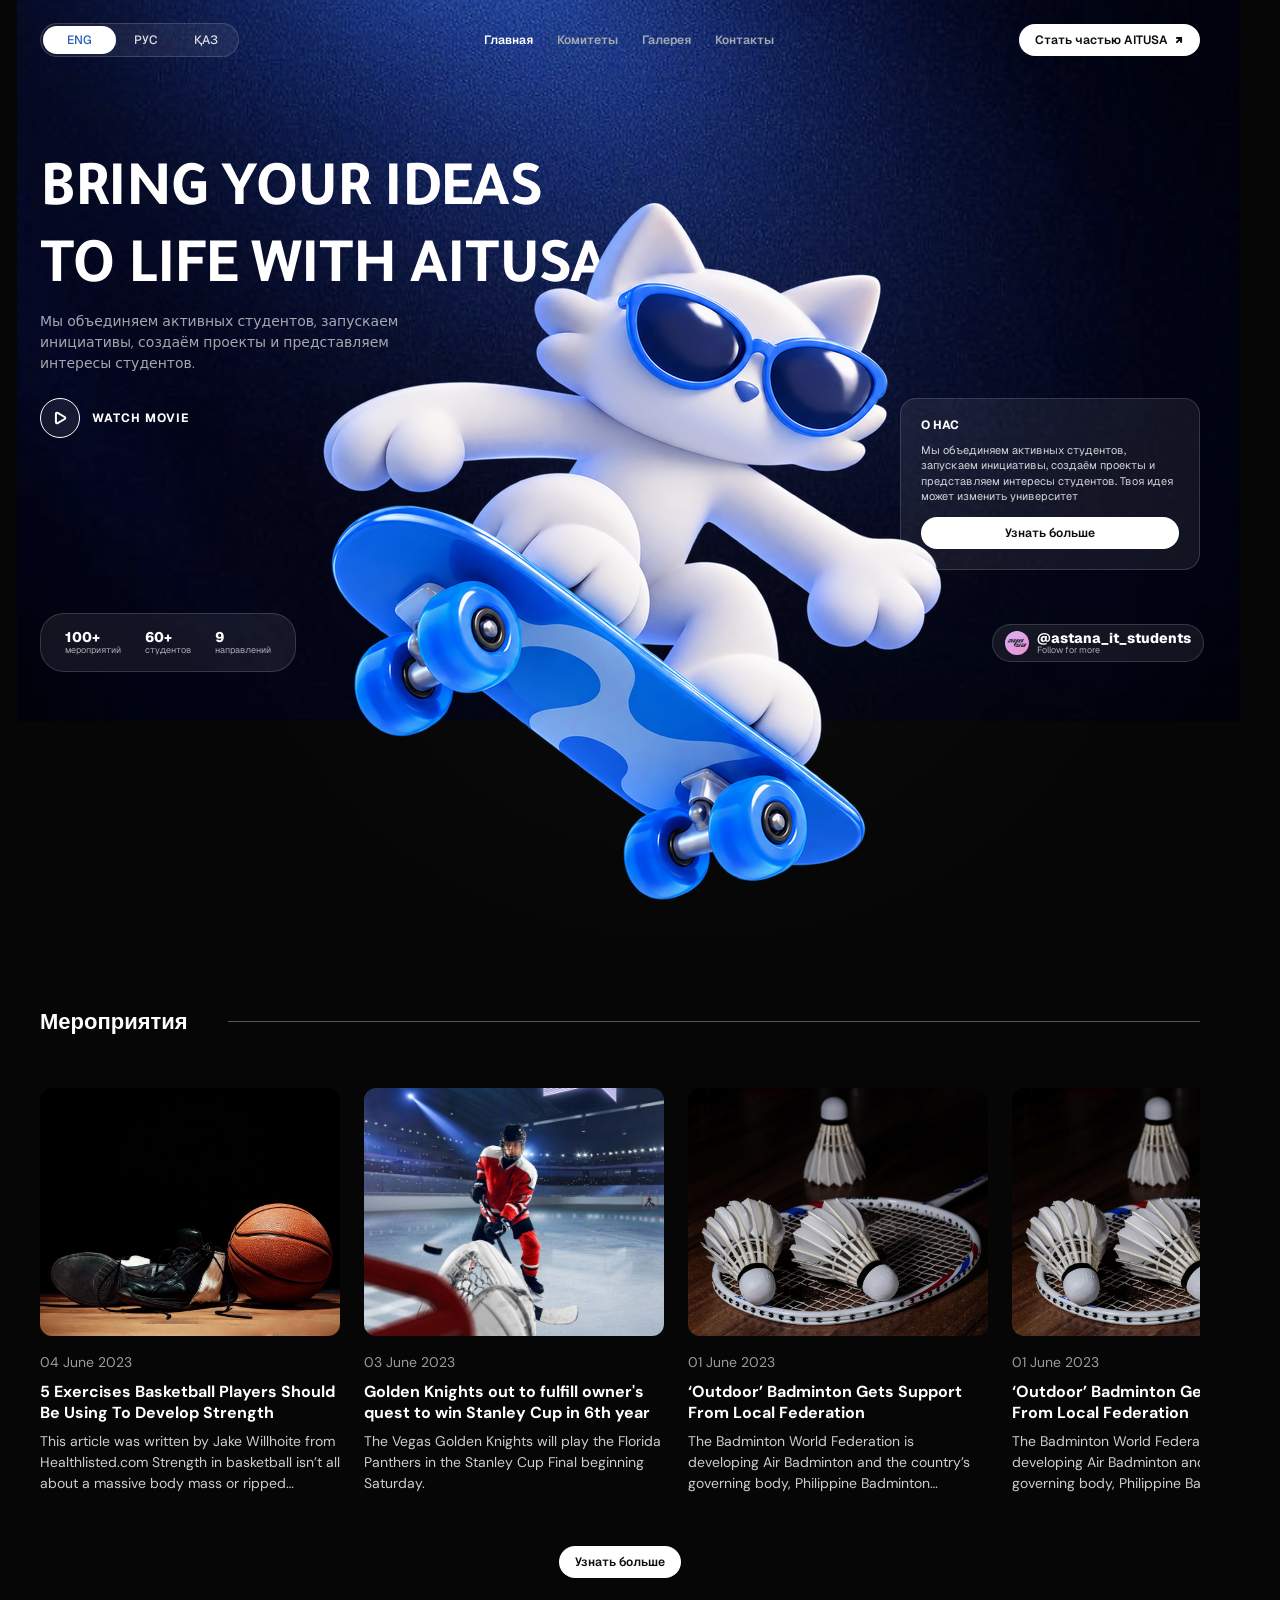
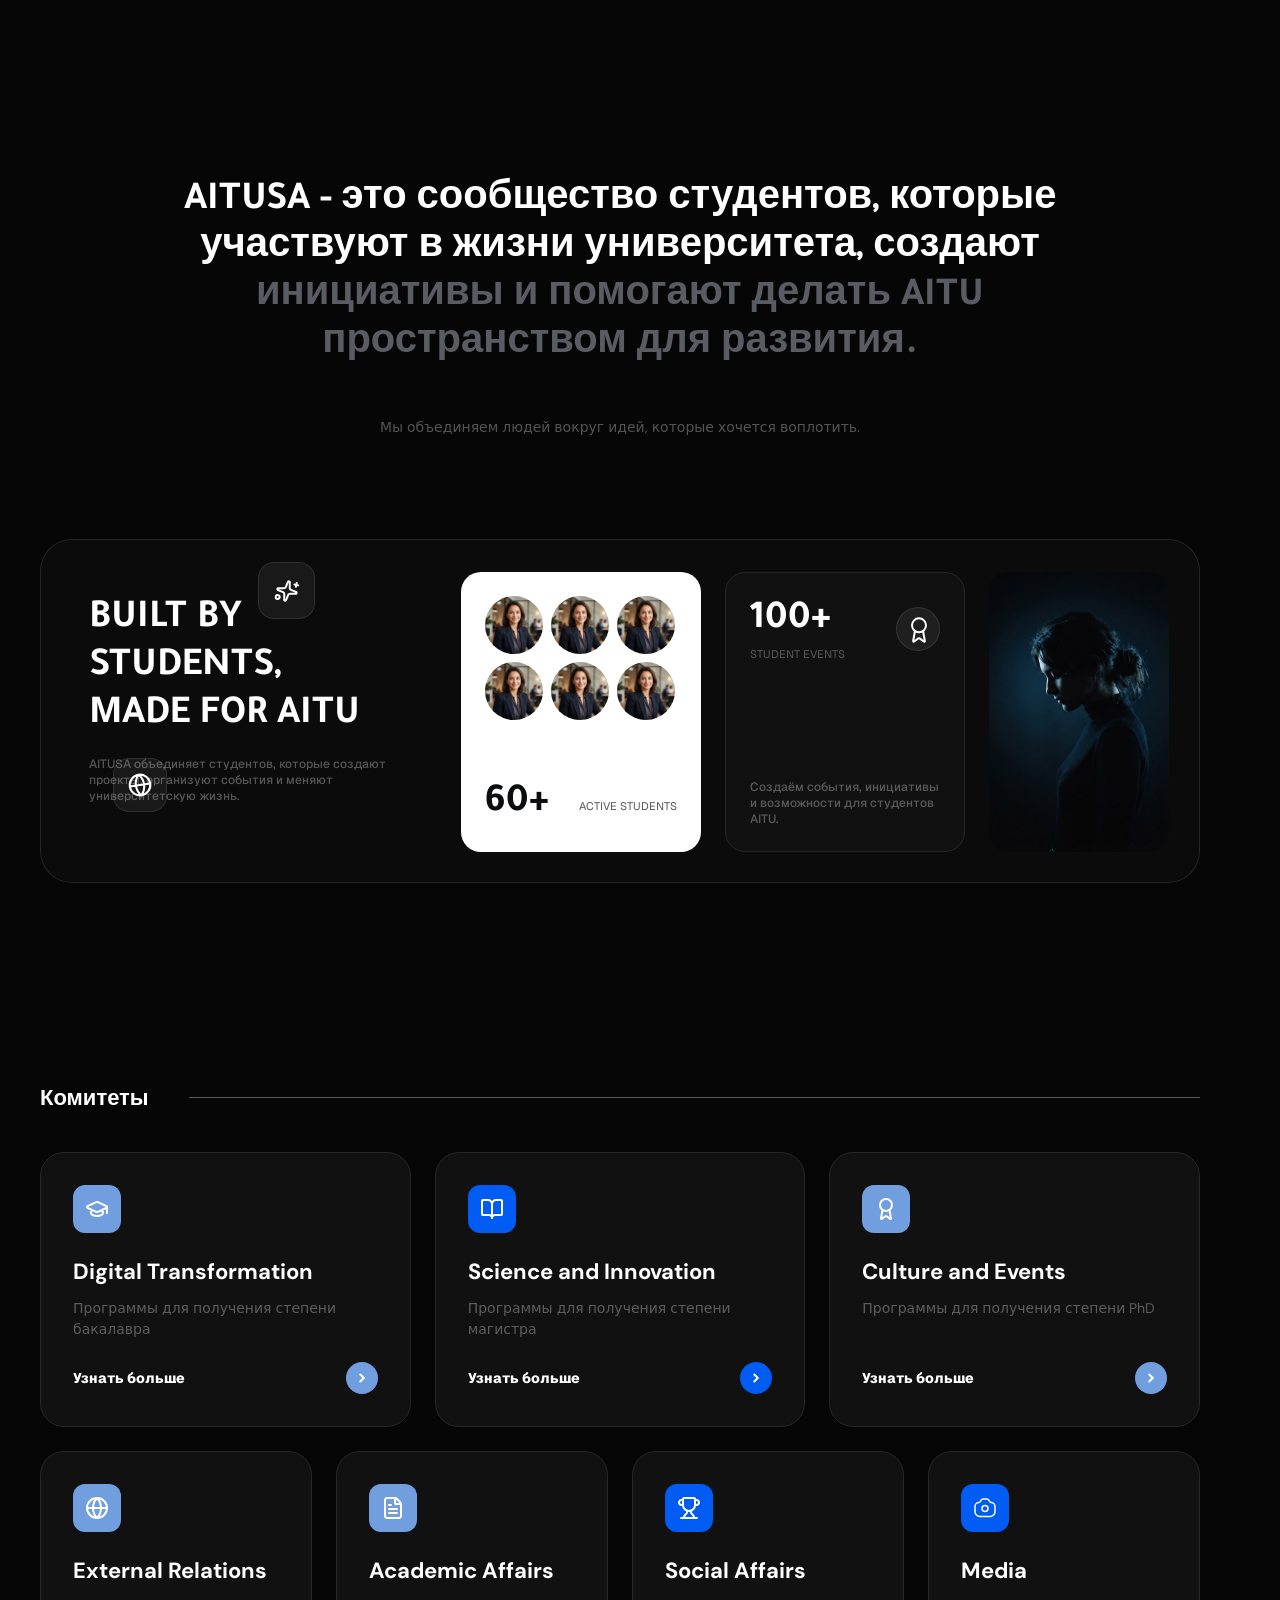
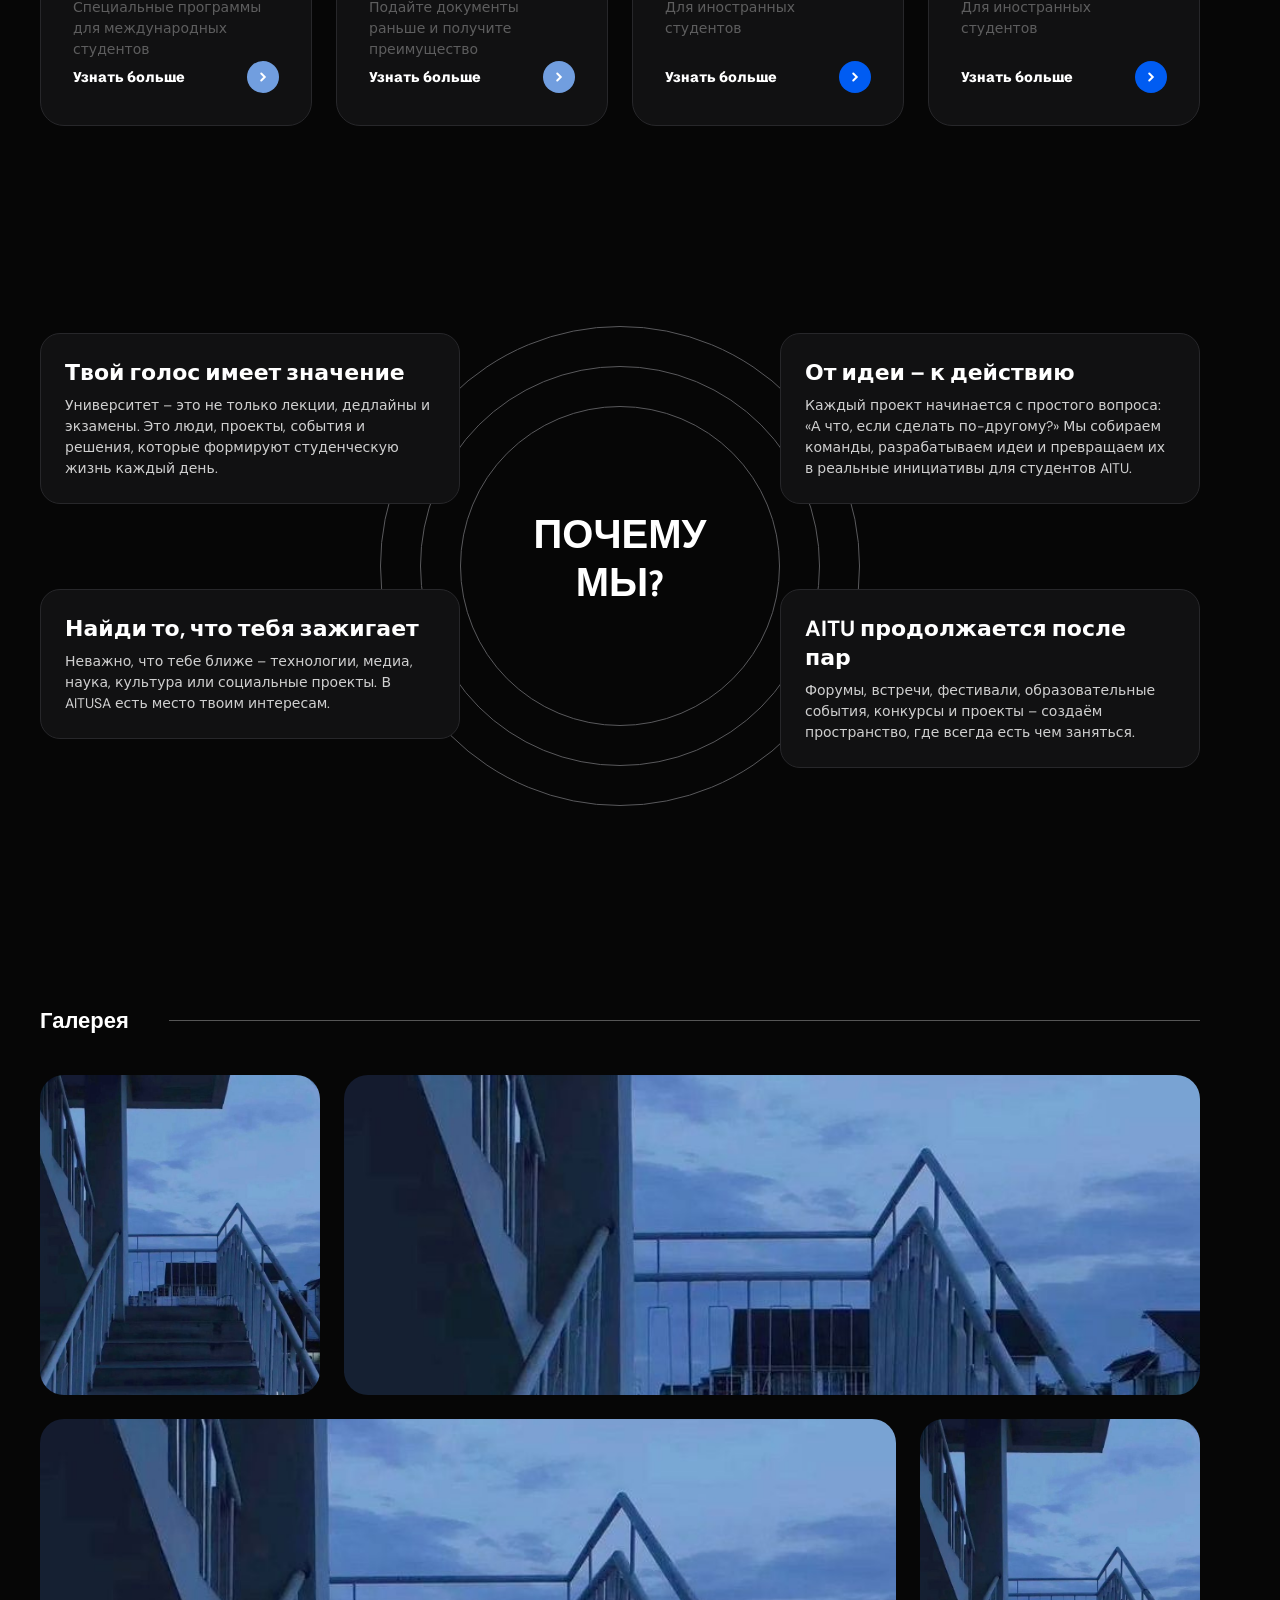
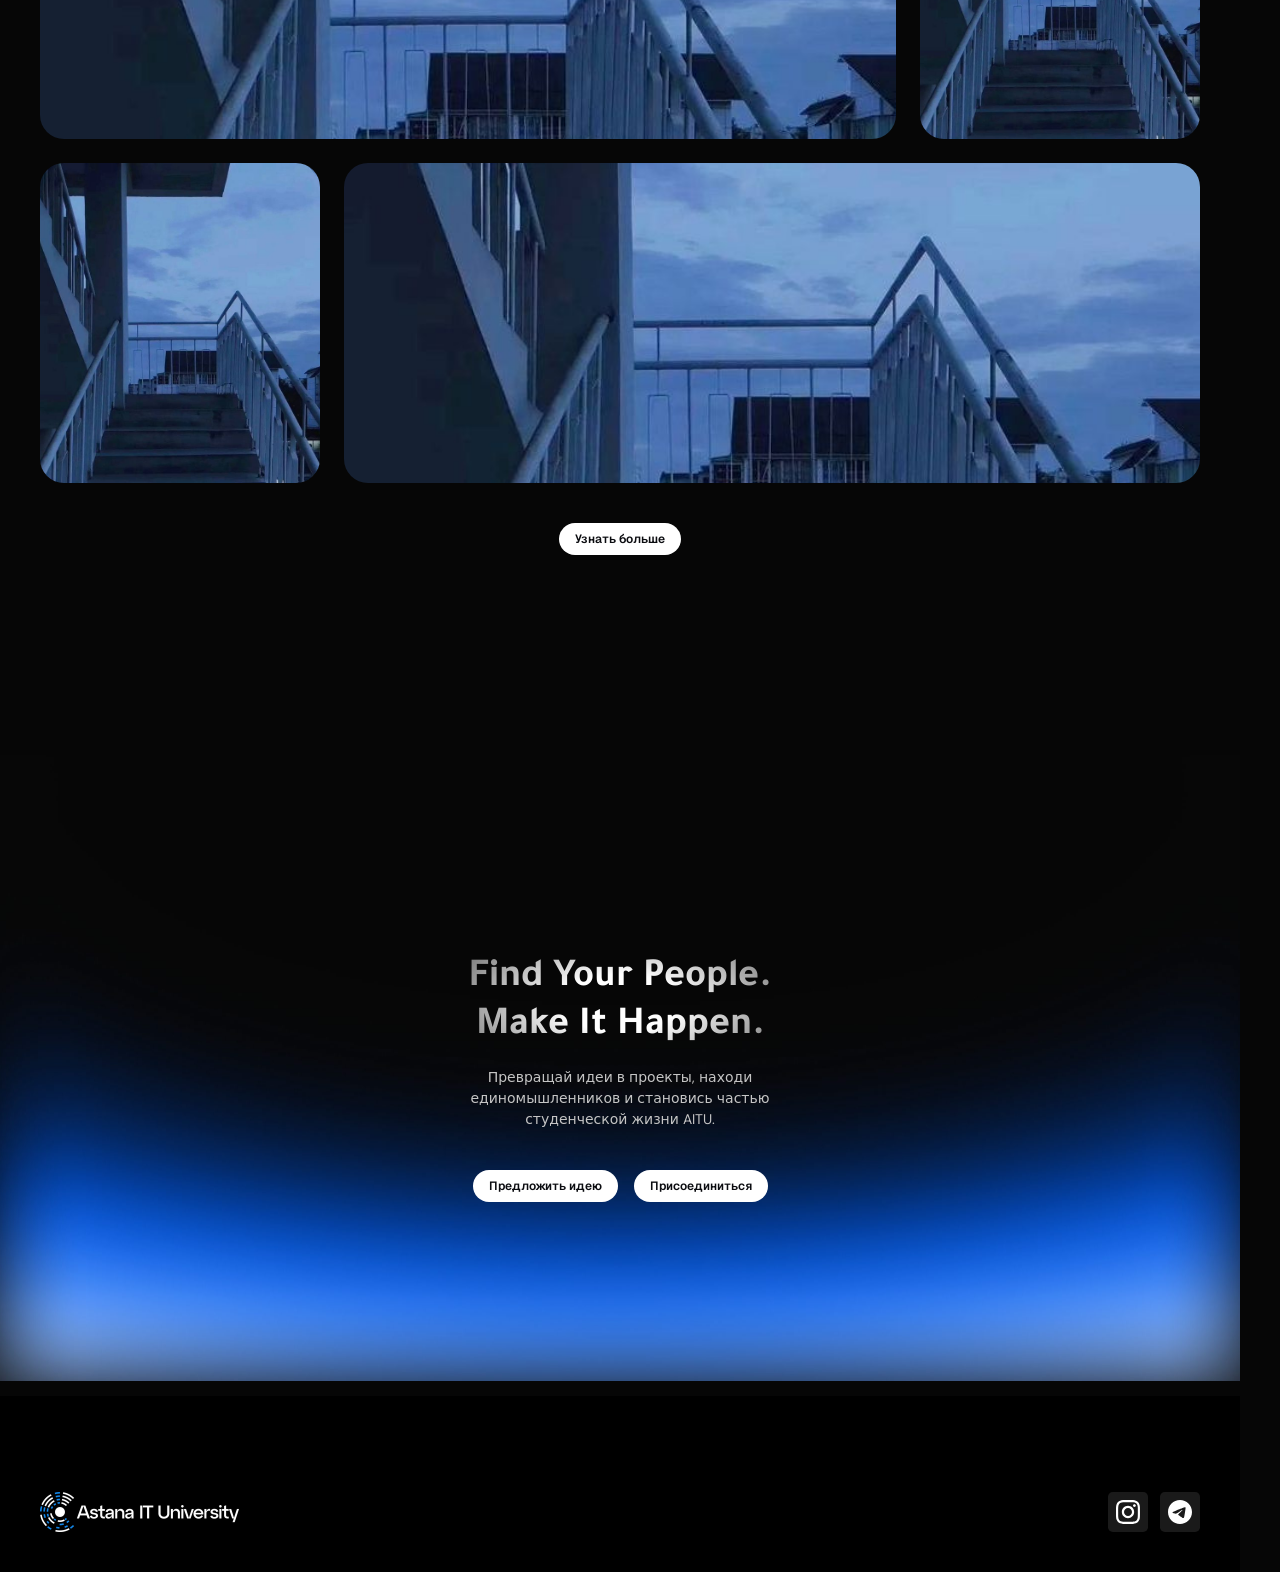
==== commit e34dfba5: "Precision pass vs Figma: hero bg fill, bento stats fonts, footer gradient/offsets, dropdown geometry" ====
--- a/index.html
+++ b/index.html
@@ -4,7 +4,7 @@
 <meta charset="utf-8">
 <meta name="viewport" content="width=device-width, initial-scale=1">
 <title>AITUSA — Bring your ideas to life</title>
-<link rel="stylesheet" href="style.css?v=2">
+<link rel="stylesheet" href="style.css?v=14">
 </head>
 <body>
 <div class="page">
@@ -15,19 +15,20 @@
       <li class="active"><a href="index.html">Главная</a></li>
       <li><a href="#committees">Комитеты</a>
         <div class="dropdown">
+          <a class="x" href="#"><img src="assets/ic-x-circle.svg" alt="Закрыть"></a>
           <a href="committee.html"><i class="ic"><img src="assets/icon-cap.svg" alt=""></i><div><b>Digital Transformation</b><span>Программы для получения степени бакалавра</span></div></a>
-          <a href="committee.html"><i class="ic"><img src="assets/icon-book.svg" alt=""></i><div><b>Science and Innovation</b><span>Программы для получения степени бакалавра</span></div></a>
+          <a class="bright" href="committee.html"><i class="ic"><img src="assets/icon-book.svg" alt=""></i><div><b>Science and Innovation</b><span>Программы для получения степени бакалавра</span></div></a>
           <a href="committee.html"><i class="ic"><img src="assets/icon-award.svg" alt=""></i><div><b>Culture and Events</b><span>Программы для получения степени бакалавра</span></div></a>
           <a href="committee.html"><i class="ic"><img src="assets/icon-globe2.svg" alt=""></i><div><b>External Relations</b><span>Программы для получения степени бакалавра</span></div></a>
           <a href="committee.html"><i class="ic"><img src="assets/icon-file.svg" alt=""></i><div><b>Academic Affairs</b><span>Программы для получения степени бакалавра</span></div></a>
-          <a href="committee.html"><i class="ic"><img src="assets/icon-trophy.svg" alt=""></i><div><b>Social Affairs</b><span>Программы для получения степени бакалавра</span></div></a>
-          <a href="committee.html"><i class="ic"><img src="assets/icon-camera.svg" alt=""></i><div><b>Media</b><span>Программы для получения степени бакалавра</span></div></a>
+          <a class="bright" href="committee.html"><i class="ic"><img src="assets/icon-trophy.svg" alt=""></i><div><b>Social Affairs</b><span>Программы для получения степени бакалавра</span></div></a>
+          <a class="bright" href="committee.html"><i class="ic"><img src="assets/icon-camera.svg" alt=""></i><div><b>Media</b><span>Программы для получения степени бакалавра</span></div></a>
         </div>
       </li>
       <li><a href="gallery.html">Галерея</a></li>
       <li><a href="#contacts">Контакты</a></li>
     </ul>
-    <a class="pill" href="#">Стать частью AITUSA <img src="assets/arrow-up-right.svg" alt=""></a>
+    <a class="pill" href="https://t.me/Akend0" target="_blank" rel="noopener">Стать частью AITUSA <img src="assets/arrow-up-right.svg" alt=""></a>
   </header>
 
   <section class="hero">
@@ -162,12 +163,13 @@
     <div class="bottom">
       <img class="logo" src="assets/aitu-logo.png" alt="Astana IT University">
       <div class="soc">
-        <a href="#"><img src="assets/icon-instagram.svg" alt="Instagram"></a>
-        <a href="#"><img src="assets/icon-telegram.svg" alt="Telegram"></a>
+        <a href="https://instagram.com/astana_it_students" target="_blank" rel="noopener"><img src="assets/icon-instagram.svg" alt="Instagram"></a>
+        <a href="https://t.me/aitusanews" target="_blank" rel="noopener"><img src="assets/icon-telegram.svg" alt="Telegram"></a>
       </div>
     </div>
   </footer>
 
 </div>
+<script src="nav.js"></script>
 </body>
 </html>
--- a/style.css
+++ b/style.css
@@ -44,18 +44,20 @@
 .nav li { position: relative; padding: 10px 0; }
 
 /* committees dropdown (55:669) */
-.dropdown { display: none; position: absolute; top: 28px; left: 0; width: 360px; padding: 14px; border-radius: 12px; background: #15161a; border: 1px solid var(--glass-line); box-shadow: 0 20px 60px rgba(0, 0, 0, .6); }
-.nav li:hover .dropdown { display: block; }
-.dropdown a { display: flex; gap: 12px; align-items: flex-start; padding: 12px 10px; border-radius: 8px; }
-.dropdown a:hover { background: var(--glass); }
-.dropdown .ic { flex: none; width: 28px; height: 28px; border-radius: 6px; background: var(--blue-soft); display: grid; place-items: center; }
-.dropdown .ic img { width: 16px; height: 16px; }
-.dropdown b { display: block; font: 700 12px/1.2 Geist, sans-serif; color: #fff; }
-.dropdown span { display: block; margin-top: 4px; font: 400 10px/1.3 Geist, sans-serif; color: var(--muted); }
+.dropdown { display: none; position: absolute; top: 38px; left: -87px; width: 360px; padding: 12px 24px 24px; border-radius: 24px; background: var(--card); border: 1px solid var(--line); box-shadow: 0 12px 24px rgba(0, 0, 0, .125); }
+.nav li:hover .dropdown, .nav li.open .dropdown { display: block; }
+.dropdown a { display: flex; gap: 16px; align-items: flex-start; }
+.dropdown a:not(.x) { margin-top: 12px; }
+.dropdown .x { display: none; }
+.dropdown .ic { flex: none; width: 36px; height: 36px; border-radius: 9px; background: var(--blue-soft); display: grid; place-items: center; }
+.dropdown .ic img { width: 18px; height: 18px; }
+.dropdown a.bright .ic { background: var(--blue); }
+.dropdown b { display: block; font: 700 14px/21px 'DM Sans', sans-serif; color: #fff; }
+.dropdown span { display: block; margin-top: 2px; font: 400 12px/17px 'DM Sans', sans-serif; color: rgba(255, 255, 255, .52); }
 
 /* ---------- hero ---------- */
 .hero { position: relative; height: 1007px; overflow: hidden; }
-.hero .bg { left: 17px; top: -42px; width: 1362px; height: 763px; }
+.hero .bg { left: 17px; top: -42px; width: 1362px; height: 763px; object-fit: cover; opacity: .8; }
 .hero .glow { left: 468px; top: 272px; width: 445px; height: 410px; border-radius: 50%; background: rgba(255, 255, 255, .08); filter: blur(200px); }
 .hero .cat { left: 228px; top: 144px; width: 780px; height: 780px; }
 .hero > * { position: absolute; }
@@ -115,13 +117,13 @@
 .avatars { display: grid; grid-template-columns: repeat(3, 58px); gap: 8px; }
 .avatars img { width: 58px; height: 58px; border-radius: 50%; object-fit: cover; }
 .b-team .stat { display: flex; align-items: baseline; justify-content: space-between; margin-top: 60px; }
-.b-team b { font: 700 40px/48px 'DM Sans', sans-serif; }
-.b-team span { font: 500 10px/1 'DM Sans', sans-serif; }
+.b-team b { font: 700 40px/48px Tajawal, sans-serif; }
+.b-team span { font: 400 11px/15px Geist, sans-serif; color: #555; }
 .b-events { width: 240px; background: var(--card); border: 1px solid var(--line); padding: 24px; display: flex; flex-direction: column; position: relative; }
 .b-events .top { display: flex; justify-content: space-between; align-items: flex-start; }
-.b-events b { font: 700 36px/48px 'DM Sans', sans-serif; }
-.b-events small { display: block; font-size: 10px; color: rgba(255, 255, 255, .5); letter-spacing: .3px; }
-.shield { right: 24px; top: 34px; width: 44px; height: 44px; border-radius: 50%; }
+.b-events b { font: 700 40px/48px Tajawal, sans-serif; }
+.b-events small { display: block; margin-top: 2px; font: 400 11px/15px Geist, sans-serif; color: rgba(255, 255, 255, .31); }
+.shield { right: 24px; top: 34px; width: 44px; height: 44px; border-radius: 50%; padding: 8px; }
 .shield img { width: 28px; height: 28px; }
 .b-events p { margin-top: auto; }
 .b-portrait { width: 180px; object-fit: cover; }
@@ -161,10 +163,10 @@
 .footer { margin-top: 200px; }
 .cta { position: relative; height: 626px; padding-top: 200px; text-align: center; overflow: hidden; z-index: 0; }
 .cta::before { content: ''; position: absolute; left: -90px; top: -90px; width: 1420px; height: 806px; background: url(assets/footer-glow.jpg) 0 0 / 100% 100%; z-index: -1; } /* рендер Gradient+Blur, blur 90 = отступ */
-.cta h2 { background: linear-gradient(90deg, #8a8d96, #fff 50%, #8a8d96); -webkit-background-clip: text; background-clip: text; color: transparent; }
+.cta h2 { display: inline-block; white-space: nowrap; background: radial-gradient(65% 100% at 50% 50%, #fff 30%, rgba(255, 255, 255, .4)); -webkit-background-clip: text; background-clip: text; color: transparent; }
 .cta p { margin: 16px auto 0; width: 404px; font-size: 14px; line-height: 21px; color: #c5c5c5; }
 .cta .center { margin-top: 40px; gap: 16px; }
-.bottom { margin-top: 15px; height: 176px; padding: 96px 40px 0; display: flex; justify-content: space-between; align-items: center; background: #000; }
+.bottom { margin-top: 15px; height: 176px; padding: 96px 40px 0; display: flex; justify-content: space-between; align-items: flex-start; background: #000; }
 .bottom .logo { width: 199px; height: 40px; }
 .bottom .soc { display: flex; gap: 12px; }
 .bottom .soc a { width: 40px; height: 40px; border-radius: 4.8px; background: #1a1a1a; display: grid; place-items: center; }
@@ -173,12 +175,15 @@
 /* ---------- inner pages: shared ---------- */
 .inner { padding: 120px 40px 0; }
 .inner .footer { margin: 60px -40px 0; }
+.gallery-page .footer { margin-top: 103px; }
+.events-page .footer { margin-top: 64px; }
 
 /* ---------- committee page (51:120) ---------- */
 .committee { display: flex; gap: 32px; }
 .sidebar { flex: none; width: 280px; align-self: flex-start; border-radius: 12px; overflow: hidden; border: 1px solid var(--line); background: var(--card); }
 .sidebar a { display: block; padding: 14px 20px; font: 700 14px/21px 'DM Sans', sans-serif; color: rgba(255, 255, 255, .5); border-top: 1px solid var(--line); }
-.sidebar a:first-child { border: 0; background: var(--blue-soft); font: 500 12px/16px Geist, sans-serif; color: #fff; }
+.sidebar a.head { border: 0; background: var(--blue-soft); font: 500 12px/16px Geist, sans-serif; color: #fff; }
+.m-only { display: none; }
 .sidebar a.on { color: #fff; }
 .sidebar a:hover { color: #fff; }
 .committee .body { flex: 1; min-width: 0; display: flex; flex-direction: column; gap: 52px; }
@@ -192,6 +197,7 @@
 .committee .text p { font: 500 12px/16px Geist, sans-serif; color: rgba(255, 255, 255, .5); }
 .committee .strip { display: flex; gap: 24px; overflow: hidden; }
 .committee .strip img { flex: none; width: 300px; height: 248px; object-fit: cover; border-radius: 12px; }
+.committee .sec-head + .strip { margin-top: 20px; }
 
 /* ---------- gallery page (75:277) ---------- */
 .g-head { width: 640px; display: flex; flex-direction: column; gap: 32px; }
@@ -252,96 +258,146 @@
 .ev .img span { position: absolute; left: 20px; top: 20px; height: 27px; padding: 0 14px; border-radius: 100px; background: rgba(17, 17, 18, .24); backdrop-filter: blur(8px); font: 400 11px/27px Geist, sans-serif; }
 .ev .info { padding: 24px 24px 28px; display: flex; flex-direction: column; gap: 16px; }
 .ev .meta { display: flex; flex-direction: column; gap: 8px; }
-.ev .meta div { display: flex; align-items: center; gap: 8px; font: 500 12px/16px Geist, sans-serif; color: rgba(255, 255, 255, .64); }
+.ev .meta div { display: flex; align-items: center; gap: 8px; font: 500 12px/16px Geist, sans-serif; color: rgba(255, 255, 255, .64); white-space: nowrap; }
 .ev .meta img { width: 16px; height: 16px; }
 .ev h3 { font-size: 22px; line-height: 29px; }
 .ev p { font-size: 14px; line-height: 21px; color: rgba(255, 255, 255, .64); }
 
-/* ======================= mobile (< 900px) ======================= */
+/* ======================= mobile (< 900px), Figma 78:693 / 83:2087 ======================= */
 @media (max-width: 900px) {
   .page { width: 100%; zoom: 1; padding: 0 16px; }
 
-  /* nav: switcher + cta сверху, ссылки строкой ниже */
-  .nav { position: relative; height: auto; flex-wrap: wrap; padding: 16px 0; gap: 12px; }
-  .nav ul { order: 3; width: 100%; justify-content: center; gap: 20px; }
-  .nav li { padding: 6px 0; }
-  .dropdown { display: none !important; }
-
-  /* hero: всё в колонку */
-  .hero { height: auto; display: flex; flex-direction: column; gap: 20px; padding-bottom: 8px; overflow: visible; isolation: isolate; }
-  .hero > * { position: static; }
-  .hero .bg { position: absolute; left: -16px; top: -80px; width: 100vw; height: 720px; object-fit: cover; object-position: 50% 0; z-index: -1; opacity: .7; }
-  .hero .glow { display: none; }
-  .pitch { width: 100%; padding-top: 16px; }
-  .pitch h1 { width: 100%; font-size: 40px; }
+  /* nav: только ссылки в ряд */
+  .nav { position: fixed; height: 64px; padding: 24px 16px; }
+  /* blur на псевдоэлементе: backdrop-filter на самом .nav сделал бы его containing block для fixed-шторки */
+  .nav::before { content: ''; position: absolute; inset: 0; z-index: -1; background: rgba(1, 1, 1, .12); backdrop-filter: blur(40px); -webkit-backdrop-filter: blur(40px); }
+  .nav .lang, .nav > .pill { display: none; }
+  .nav ul { flex: 1; justify-content: space-between; gap: 0; }
+  .nav li { position: static; padding: 0; }
+
+  /* bottom sheet комитетов (83:2088) */
+  .dropdown { position: fixed; inset: auto 0 0; top: auto; width: auto; padding: 20px 16px 64px; border-radius: 0; border: 0; border-top: 1px solid var(--line); background: var(--card); box-shadow: 0 0 0 100vmax rgba(0, 0, 0, .84); display: none; z-index: 20; }
+  .dropdown::before { content: ''; display: block; width: 36px; height: 5px; margin: 0 auto 8px; border-radius: 4px; background: var(--line); }
+  .nav li:hover .dropdown { display: none; }
+  .nav li.open .dropdown { display: block; }
+  .dropdown .x { display: block; position: absolute; right: 16px; top: 16px; margin: 0; }
+  .dropdown .x img { width: 16px; height: 16px; }
+  .dropdown a { align-items: center; }
+
+  /* hero */
+  .hero { height: 844px; margin: 0 -16px; } /* full-bleed, дети сдвинуты на 16px */
+  .hero .bg { left: -536px; top: -269px; width: 1279px; height: 1165px; object-fit: cover; }
+  .hero .glow { left: 192px; top: 293px; width: 215px; height: 198px; filter: blur(100px); }
+  .hero .cat { left: 76px; top: 231px; width: 377px; height: 377px; z-index: 1; }
+  .pitch { left: 16px; right: 16px; top: 98px; width: auto; }
+  .pitch h1 { width: 100%; font-size: 32px; line-height: 38px; letter-spacing: 0; }
   .pitch p { width: 100%; }
-  .hero .cat { width: 100%; height: auto; align-self: center; max-width: 480px; margin: -24px 0 -8px; }
-  .about { width: 100%; }
-  .stats { justify-content: space-between; }
-  .follow { align-self: flex-start; }
+  .watch, .stats { display: none; }
+  .follow { left: 16px; top: 271px; padding: 4px 8px; }
+  .follow img { width: 28px; height: 28px; }
+  .follow b, .follow span { font: 500 12px/16px Geist, sans-serif; }
+  .about { left: 16px; right: 16px; top: 556px; width: auto; padding: 24px; gap: 4px; }
+  .about h3 { font: 600 16px/24px 'DM Sans', sans-serif; text-transform: none; }
+  .about p { font: 300 14px/20px Geist, sans-serif; }
+  .about .pill { margin-top: 8px; height: 40px; }
+
+  .sec-head { gap: 40px; height: 21px; }
+  .sec-head h2 { font-size: 16px; line-height: 21px; }
 
   /* events: горизонтальная лента */
   .events { padding: 0; height: auto; }
-  .events .row { margin-top: 32px; overflow-x: auto; scroll-snap-type: x mandatory; padding-bottom: 8px; scrollbar-width: none; }
+  .events .row { margin: 20px -16px 0; padding: 0 16px; overflow-x: auto; scrollbar-width: none; }
   .events .row::-webkit-scrollbar { display: none; }
-  .event { width: 260px; scroll-snap-align: start; }
-  .event img { width: 260px; height: 200px; }
-  .events > .center { position: static; margin-top: 24px; }
-
-  /* manifesto + bento */
-  .manifesto { margin-top: 96px; height: auto; }
-  .manifesto h2 { width: 100%; height: auto; font-size: 24px; line-height: 32px; }
-  .manifesto p { margin-top: 24px; }
-  .bento { margin: 40px 0 0; height: auto; padding: 16px; flex-direction: column; gap: 16px; }
-  .bento > * { width: 100%; height: auto; }
-  .b-built { min-height: 280px; }
-  .b-built h3 { font-size: 32px; line-height: 40px; }
-  .b-built h3, .b-built p { width: auto; max-width: 332px; }
-  .b-team { height: 280px; }
-  .b-events { height: 240px; }
-  .b-portrait { height: 280px; }
-
-  /* committees */
-  .committees { margin-top: 96px; padding: 0; }
-  .grid .row { flex-direction: column; }
-  .card { height: auto; min-height: 220px; padding: 24px; }
-
-  /* why us */
-  .why { margin: 96px 0 0; height: auto; display: flex; flex-direction: column; gap: 16px; }
-  .why .ring { display: none; }
-  .why h2, .why .q { position: static !important; translate: none; width: 100%; }
-  .why h2 { order: -1; margin-bottom: 8px; }
-
-  /* gallery */
-  .gallery { margin-top: 96px; padding: 0; }
-  .g-grid { margin-top: 24px; gap: 16px; }
-  .g-grid .row { flex-direction: column; gap: 16px; }
-  .g-grid img, .g-grid .n, .g-grid .w { width: 100%; height: 220px; }
-  .gallery .center { margin-top: 24px; }
+  .event { width: 264px; }
+  .event img { width: 264px; }
+  .event h3 { font-weight: 600; }
+  .events > .center { position: static; margin-top: 32px; }
+  .events .pill, .gallery .pill { width: 100%; height: 40px; }
+
+  /* манифест и «почему мы» в мобильном макете отсутствуют */
+  .manifesto, .why { display: none; }
+
+  /* bento: горизонтальная лента карточек */
+  .bento { margin: 80px -16px 0; height: 280px; padding: 0 16px; border: 0; background: none; overflow-x: auto; scrollbar-width: none; }
+  .bento::-webkit-scrollbar { display: none; }
+  .b-built { width: 314px; padding: 24px; background: var(--card); border: 1px solid var(--line); }
+  .b-built h3 { width: 266px; font-size: 32px; line-height: 38px; }
+  .b-built p { width: 266px; }
+  .b-built .g1 { left: 135px; }
+  .b-team b { font: 700 32px/38px Tajawal, sans-serif; }
+  .b-team span { font: 400 11px/15px Geist, sans-serif; color: #555; }
+
+  /* committees: колонка, стрелка справа сверху, без текста ссылки */
+  .committees { margin-top: 80px; padding: 0; }
+  .grid { margin-top: 20px; gap: 12px; }
+  .grid .row { flex-direction: column; gap: 12px; }
+  .card { position: relative; height: auto; padding: 24px; }
+  .card h3 { margin-top: 52px; font-size: 16px; line-height: 21px; font-weight: 600; }
+  .card a { position: absolute; right: 24px; top: 32px; margin: 0; font-size: 0; }
+
+  /* gallery: горизонтальная лента */
+  .gallery { margin-top: 80px; padding: 0; }
+  .g-grid { margin: 20px -16px 0; padding: 0 16px; flex-direction: row; overflow-x: auto; scrollbar-width: none; }
+  .g-grid::-webkit-scrollbar { display: none; }
+  .g-grid .row { flex: none; }
+  .g-grid img, .g-grid .n, .g-grid .w { width: 280px; height: 320px; }
+  .gallery .center { margin-top: 32px; }
 
   /* footer */
-  .footer { margin: 96px -16px 0; }
-  .cta { height: auto; padding: 120px 16px 80px; }
-  .cta::before { left: 0; top: -60px; width: 100%; height: calc(100% + 120px); }
-  .cta h2 { font-size: 28px; line-height: 36px; }
-  .cta h2 br { display: none; }
+  .footer { margin: 80px -16px 0; }
+  .cta { height: 627px; padding: 200px 16px 0; }
+  .cta::before { left: -400px; }
+  .cta h2 { font-size: 32px; line-height: 38px; }
   .cta p { width: 100%; }
   .cta .center { flex-wrap: wrap; }
-  .bottom { height: auto; padding: 40px 16px; }
-  .bottom .logo { width: 150px; height: 30px; }
+  .bottom { padding: 96px 16px 0; }
+  .bottom .logo { width: 37px; object-fit: cover; object-position: left; }
 
   /* inner pages */
-  .inner { padding: 24px 0 0; }
-  .inner .footer { margin: 60px -16px 0; }
+  .inner { padding: 88px 0 0; }
+  .inner .footer, .gallery-page .footer, .events-page .footer { margin: 0 -16px 0; }
+  .sec-head.m-only { display: flex; }
+
+  /* committee (83:2229 список → 83:2954 детали) */
   .committee { flex-direction: column; }
-  .sidebar { width: 100%; }
-  .committee .about-row { flex-direction: column; }
-  .committee .about-row > img { width: 100%; }
-  .committee .strip { overflow-x: auto; }
+  .sidebar { width: 100%; border: 0; border-radius: 0; background: none; overflow: visible; }
+  .sidebar .head { display: none; }
+  .sidebar .search { display: block; width: 100%; height: 43px; margin: 12px 0; padding: 0 16px; border-radius: 100px; border: 1px solid var(--line); background: #151516; color: #fff; font: 400 16px/19px 'DM Sans', sans-serif; outline: 0; }
+  .sidebar .search::placeholder { color: rgba(255, 255, 255, .32); }
+  .sidebar a { display: flex; justify-content: space-between; align-items: center; margin-top: 8px; padding: 20px; border: 0; border-radius: 8px; background: #151516; color: rgba(255, 255, 255, .8); }
+  .sidebar a::after { content: url(assets/ic-chevron-down.svg); rotate: -90deg; line-height: 0; }
+  .committee .body { display: none; }
+  .committee .body:target { display: flex; scroll-margin-top: 88px; }
+  .committee:has(.body:target) .sidebar { display: none; }
+  .committee .about-row { margin-top: 12px; gap: 12px; }
+  .committee .about-row > img { width: 154px; }
+  .committee .about-card img { height: 93px; }
+  .committee .about-card p { height: auto; flex: 1; }
+  .committee .strip { margin: 0 -16px; padding: 0 16px; overflow-x: auto; scrollbar-width: none; }
+  .committee .strip::-webkit-scrollbar { display: none; }
+  .committee .strip img { width: 280px; height: 320px; border-radius: 24px; }
+
+  /* gallery (83:3173, фильтры — шторки 94:802/997/1191) */
   .g-head { width: 100%; }
-  .g-head h1 { font-size: 32px; line-height: 40px; }
-  .filters { flex-wrap: wrap; }
-  .chip.reset { margin-left: 0; }
-  .projects, .ev-section .cards { grid-template-columns: 1fr; }
-  .ev-section.band { margin: 48px -16px; padding: 48px 16px; }
+  .g-head h1 { font-size: 32px; line-height: 38px; }
+  .g-head p { font-size: 14px; line-height: 21px; }
+  .filters { margin-top: 24px; gap: 4px; flex-wrap: wrap; }
+  .chip { height: 32px; padding: 0 12px; font: 500 12px/16px Geist, sans-serif; }
+  .chip.on { padding: 0 12px; }
+  .chip.reset { display: none; }
+  .filter[open] .chip { background: #2f80ed; border-color: transparent; }
+  .fcard { position: fixed; inset: auto 0 0; top: auto; width: auto; padding: 20px 16px 64px; border-radius: 0; border: 0; border-top: 1px solid var(--line); background: var(--card); box-shadow: 0 0 0 100vmax rgba(0, 0, 0, .84); }
+  .fcard::before { content: ''; display: block; width: 36px; height: 5px; margin: 0 auto 4px; border-radius: 4px; background: var(--line); }
+  .projects { margin-top: 24px; grid-template-columns: 1fr 1fr; gap: 12px; }
+  /* ponytail: в макете карточка = уменьшенная десктопная (370→179), масштабируем zoom'ом */
+  .proj { zoom: calc((100vw - 44px) / 740px); }
+  .empty { border-radius: 16px; }
+
+  /* events (94:2009): карточки 280 в горизонтальной ленте */
+  .ev-section .cards { display: flex; gap: 12px; margin: 24px -16px 0; padding: 0 16px; overflow-x: auto; scrollbar-width: none; }
+  .ev-section .cards::-webkit-scrollbar { display: none; }
+  .ev { flex: none; width: 280px; height: 423px; border-radius: 16px; }
+  .ev .info { padding: 24px 16px 40px; }
+  .ev h3 { font-size: 16px; line-height: 21px; }
+  .ev-section.band { margin: 40px -16px; padding: 40px 16px; }
 }
